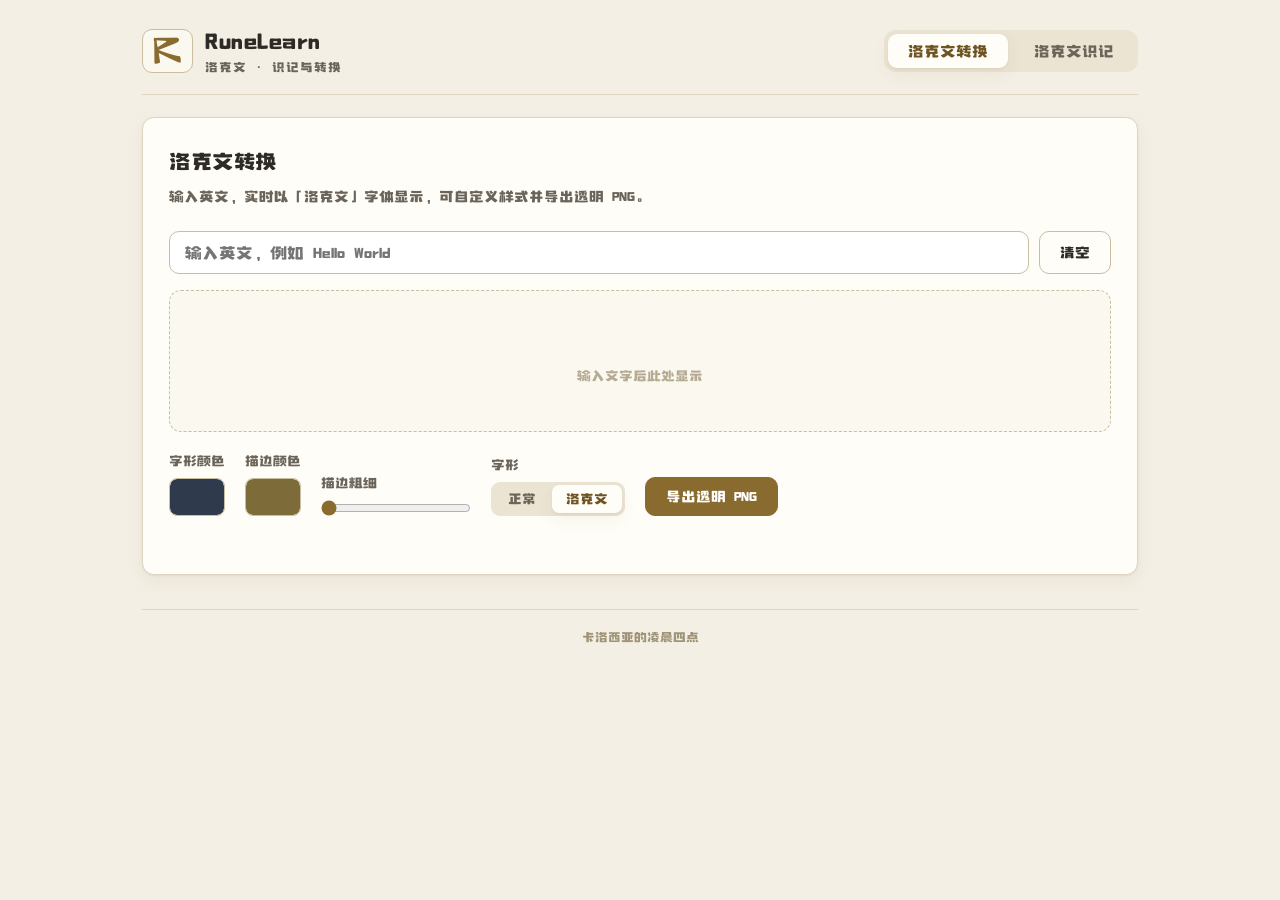
==== index.html @ e5dd192d "Initial commit" ====
<!DOCTYPE html>
<html lang="zh-CN">
<head>
  <meta charset="UTF-8">
  <meta name="viewport" content="width=device-width, initial-scale=1.0">
  <title>RuneLearn · 洛克文学习</title>
  <link rel="stylesheet" href="css/style.css">
</head>
<body>
  <div class="page">

    <!-- 顶部 -->
    <header class="masthead">
      <div class="brand">
        <span class="brand-rune" aria-hidden="true">R</span>
        <div class="brand-text">
          <h1 class="brand-title" id="brand-title" title="点击切换字形">RuneLearn</h1>
          <p class="brand-sub">洛克文 · 识记与转换</p>
        </div>
      </div>

      <!-- 两大板块切换 -->
      <nav class="main-tabs" role="tablist">
        <button class="tab active" data-main="convert" role="tab" aria-selected="true">洛克文转换</button>
        <button class="tab" data-main="recognize" role="tab" aria-selected="false">洛克文识记</button>
      </nav>
    </header>

    <main class="content">

      <!-- ============ 板块一：洛克文转换 ============ -->
      <section class="panel active" id="panel-convert" data-main="convert">
        <div class="card">
          <h2 class="panel-title">洛克文转换</h2>
          <p class="panel-desc">输入英文，实时以「洛克文」字体显示，可自定义样式并导出透明 PNG。</p>

          <div class="convert-input-row">
            <input type="text" id="convert-input" class="text-input" placeholder="输入英文，例如 Hello World"
                   autocomplete="off" spellcheck="false">
            <button id="convert-clear" class="btn ghost" type="button">清空</button>
          </div>

          <div class="convert-stage">
            <div class="stage-canvas" id="convert-stage" aria-live="polite">
              <span class="stage-placeholder">输入文字后此处显示</span>
            </div>
          </div>

          <div class="convert-controls">
            <label class="field">
              <span>字形颜色</span>
              <input type="color" id="convert-color" value="#2f3a4d">
            </label>
            <label class="field">
              <span>描边颜色</span>
              <input type="color" id="convert-stroke-color" value="#7d6b3a">
            </label>
            <label class="field">
              <span>描边粗细</span>
              <input type="range" id="convert-stroke" min="0" max="12" value="0" step="0.5">
            </label>
            <div class="field">
              <span>字形</span>
              <div class="script-toggle" id="convert-script">
                <button type="button" class="script-btn" data-script="normal">正常</button>
                <button type="button" class="script-btn active" data-script="rune">洛克文</button>
              </div>
            </div>
            <button id="convert-export" class="btn primary" type="button">导出透明 PNG</button>
          </div>
          <p class="hint" id="convert-hint"></p>
        </div>
      </section>

      <!-- ============ 板块二：洛克文识记 ============ -->
      <section class="panel" id="panel-recognize" data-main="recognize">

        <!-- 子板块切换 -->
        <nav class="sub-tabs" role="tablist">
          <button class="sub-tab active" data-sub="letter" role="tab" aria-selected="true">认字母</button>
          <button class="sub-tab" data-sub="word" role="tab" aria-selected="false">认单词</button>
        </nav>

        <!-- 2.1 认字母 -->
        <div class="subpanel active" id="sub-letter" data-sub="letter">
          <div class="card">
            <h2 class="panel-title">认字母</h2>
            <p class="panel-desc">看洛克文字形，猜对应的英文字母（不区分大小写）。</p>

            <div class="quiz-col">
              <div class="quiz-play">
                <div class="quiz-stage">
                  <span class="quiz-glyph" id="letter-glyph">?</span>
                </div>
                <button class="btn ghost" id="letter-next" type="button">换一个</button>
              </div>

              <div class="quiz-answer">
                <input type="text" id="letter-input" class="text-input letter-input" placeholder="输入字母，回车或点确定" maxlength="1"
                       autocomplete="off" spellcheck="false">
                <button class="btn primary" id="letter-submit" type="button">确定</button>
              </div>

              <div class="verdict" id="letter-verdict"></div>
            </div>

            <div class="history-wrap">
              <div class="history-head">
                <h3>历史记录</h3>
                <button class="btn ghost small" id="letter-history-clear" type="button">清空</button>
              </div>
              <div class="history-table" id="letter-history"></div>
            </div>
          </div>
        </div>

        <!-- 2.2 认单词 -->
        <div class="subpanel" id="sub-word" data-sub="word">
          <div class="card">
            <h2 class="panel-title">认单词</h2>
            <p class="panel-desc">看洛克文字形，拼出对应的英文单词，再查看读音与释义。</p>

            <div class="difficulty-bar">
              <span class="difficulty-label">难度</span>
              <div class="difficulty-tabs" id="difficulty-tabs">
                <button class="difficulty active" data-diff="easy">简单</button>
                <button class="difficulty" data-diff="med">中等</button>
                <button class="difficulty" data-diff="hard">困难</button>
                <!-- 专家在困难连续答对5次后解锁 -->
                <button class="difficulty locked hidden" data-diff="expert" disabled title="困难难度连续答对5次后解锁">专家</button>
              </div>
              <span class="detail" id="word-streak-hint"></span>
            </div>

            <div class="quiz-col">
              <div class="quiz-play">
                <div class="quiz-stage">
                  <span class="quiz-glyph word-glyph" id="word-glyph"></span>
                </div>
                <div class="quiz-meta" id="word-meta"></div>
                <button class="btn ghost" id="word-next" type="button">换一个</button>
              </div>

              <div class="quiz-answer">
                <input type="text" id="word-input" class="text-input" placeholder="输入单词，回车或点确定"
                       autocomplete="off" spellcheck="false">
                <button class="btn primary" id="word-submit" type="button">确定</button>
              </div>

              <div class="verdict" id="word-verdict"></div>
            </div>

            <div class="history-wrap">
              <div class="history-head">
                <h3>历史记录</h3>
                <button class="btn ghost small" id="word-history-clear" type="button">清空</button>
              </div>
              <div class="history-table" id="word-history"></div>
            </div>
          </div>
        </div>
      </section>

    </main>

    <footer class="footer">
      <p>卡洛西亚的凌晨四点</p>
    </footer>
  </div>

  <script src="js/wordbank.js"></script>
  <script src="js/app.js"></script>
</body>
</html>
---- css/style.css ----
:root{
  --bg: #f4efe4;
  --bg-deep: #ece4d2;
  --paper: #fbf8f0;
  --paper-2: #fffdf7;
  --ink: #2e2a26;
  --ink-soft: #6b645a;
  --line: #ded4bf;
  --line-strong: #c9bda2;
  --accent: #8a6b2f;
  --accent-ink: #6e5323;
  --accent-soft: #efe6cf;
  --good: #4f7c4f;
  --good-soft: #e5efe2;
  --bad: #a4433a;
  --bad-soft: #f4e3df;
  --shadow: 0 1px 2px rgba(70,58,35,.06), 0 6px 18px rgba(70,58,35,.06);
  --radius: 12px;
  --font-cn: "SSDunDun-CN","PingFang SC","Hiragino Sans GB","Microsoft YaHei","Heiti SC","WenQuanYi Micro Hei",system-ui,sans-serif;
  --font-read: "PingFang SC","Hiragino Sans GB","Microsoft YaHei","Segoe UI",Arial,sans-serif;
}

*{box-sizing:border-box;margin:0;padding:0}
html,body{height:100%}

body{
  font-family:var(--font-cn);
  background:var(--bg);
  color:var(--ink);
  line-height:1.6;
  -webkit-font-smoothing:antialiased;
}

/* 宽屏时把内容铺得更满，减少两侧空白浪费 */
.page{max-width:1040px;margin:0 auto;padding:0 22px 52px}
/* [4] 超宽屏继续扩宽，但左右至少各留 150px；封顶 1500px 使历史完整显示 */
@media (min-width:1360px){
  .page{max-width:min(calc(100vw - 300px), 1500px)}
}

/* ---------- 顶部 ---------- */
.masthead{
  display:flex;align-items:center;justify-content:space-between;
  flex-wrap:wrap;gap:14px;
  padding:26px 0 18px;
  border-bottom:1px solid var(--line);
}
.brand{display:flex;align-items:center;gap:12px}
.brand-rune{
  font-size:34px;line-height:1;color:var(--accent);
  font-family:"Rune",var(--font-cn);
  border:1.5px solid var(--line-strong);border-radius:10px;
  padding:4px 9px;
  background:var(--paper);
  -webkit-user-select:none;user-select:none;
}
.brand-title{font-size:26px;font-weight:400;letter-spacing:.5px;line-height:1.2}
.brand-sub{font-size:13px;color:var(--ink-soft);letter-spacing:1px;margin-top:3px;line-height:1.2}

.main-tabs{display:flex;gap:6px;background:var(--bg-deep);padding:4px;border-radius:12px}
.main-tabs .tab{
  border:0;background:transparent;cursor:pointer;
  font-family:inherit;font-size:16px;color:var(--ink-soft);
  padding:9px 20px;border-radius:9px;transition:all .18s ease;
}
.main-tabs .tab:hover{color:var(--ink)}
.main-tabs .tab.active{background:var(--paper-2);color:var(--accent-ink);font-weight:300;box-shadow:var(--shadow)}

/* ---------- 内容区切换动画 ---------- */
.content{position:relative;margin-top:22px;min-height:420px}
.panel{display:none}
.panel.active{display:block;animation:panelIn .28s ease both}
@keyframes panelIn{
  from{opacity:0;transform:translateY(8px)}
  to{opacity:1;transform:none}
}

/* ---------- 卡片 ---------- */
.card{
  background:var(--paper-2);
  border:1px solid var(--line);
  border-radius:var(--radius);
  padding:26px 26px 22px;
  box-shadow:var(--shadow);
}
.panel-title{font-size:22px;font-weight:400;letter-spacing:.5px}
.panel-desc{color:var(--ink-soft);font-size:15px;margin:6px 0 22px}

/* ---------- 子板块切换 ---------- */
.sub-tabs{display:flex;gap:22px;margin-bottom:16px;border-bottom:1px solid var(--line)}
.sub-tab{
  border:0;background:transparent;cursor:pointer;font-family:inherit;
  font-size:16px;color:var(--ink-soft);padding:6px 2px 10px;position:relative;
}
.sub-tab::after{
  content:"";position:absolute;left:0;right:0;bottom:-1px;height:2px;
  background:var(--accent);transform:scaleX(0);transition:transform .22s ease;transform-origin:center;
}
.sub-tab:hover{color:var(--ink)}
.sub-tab.active{color:var(--accent-ink);font-weight:300}
.sub-tab.active::after{transform:scaleX(1)}
.subpanel{display:none}
.subpanel.active{display:block;animation:panelIn .26s ease both}

/* ---------- 输入 ---------- */
.text-input{
  width:100%;padding:12px 15px;font-size:17px;
  border:1px solid var(--line-strong);border-radius:10px;
  background:#fff;color:var(--ink);font-family:inherit;
  outline:none;transition:border-color .15s ease, box-shadow .15s ease;
}
.text-input:focus{border-color:var(--accent);box-shadow:0 0 0 3px rgba(138,107,47,.12)}
.letter-input{text-align:center;font-size:22px;max-width:220px;letter-spacing:2px}

.convert-input-row{display:flex;gap:10px}
.convert-input-row .text-input{flex:1}

/* ---------- 按钮 ---------- */
.btn{
  border:1px solid var(--line-strong);background:var(--paper);color:var(--ink);
  font-family:inherit;font-size:15px;padding:11px 20px;border-radius:10px;cursor:pointer;
  transition:all .15s ease;white-space:nowrap;
}
.btn:hover{border-color:var(--accent);color:var(--accent-ink)}
.btn.primary{background:var(--accent);border-color:var(--accent);color:#fff}
.btn.primary:hover{background:var(--accent-ink);color:#fff}
.btn.ghost{background:transparent}
.btn.small{padding:6px 13px;font-size:13.5px}

/* ---------- 转换板块 ---------- */
.convert-stage{
  margin-top:16px;border:1px dashed var(--line-strong);border-radius:12px;
  min-height:120px;display:flex;align-items:center;justify-content:center;
  background:var(--paper);overflow:hidden;
}
.stage-canvas{
  font-family:"Rune",var(--font-cn);
  font-size:64px;line-height:1.5;padding:22px 30px;text-align:center;
  word-break:break-word;color:#2f3a4d;
  -webkit-user-select:none;user-select:none;
}
.stage-placeholder{font-family:var(--font-cn);font-size:14px;color:#b5ab93}
.convert-controls{display:flex;flex-wrap:wrap;gap:20px;align-items:flex-end;margin-top:18px}
.convert-controls .field{display:flex;flex-direction:column;gap:6px}
.convert-controls .field span{font-size:14px;color:var(--ink-soft)}
.convert-controls input[type=color]{
  width:56px;height:38px;border:1px solid var(--line-strong);border-radius:8px;background:#fff;cursor:pointer;padding:0;overflow:hidden;
}
/* #3.1 让颜色预览填满整个圆角矩形 */
.convert-controls input[type=color]::-webkit-color-swatch-wrapper{padding:0}
.convert-controls input[type=color]::-webkit-color-swatch{border:none;border-radius:7px}
.convert-controls input[type=color]::-moz-color-swatch{border:none;border-radius:7px}
.convert-controls input[type=range]{width:150px;accent-color:var(--accent)}
.convert-controls .btn{margin-top:2px}
/* 字形切换（正常 / 洛克文） */
.script-toggle{display:flex;background:var(--bg-deep);border-radius:9px;padding:3px;gap:2px}
.script-btn{
  border:0;background:transparent;cursor:pointer;font-family:inherit;
  font-size:14px;color:var(--ink-soft);padding:7px 14px;border-radius:7px;transition:all .15s ease;
}
.script-btn:hover{color:var(--ink)}
.script-btn.active{background:var(--paper-2);color:var(--accent-ink);font-weight:300;box-shadow:var(--shadow)}
.hint{margin-top:14px;font-size:14px;color:var(--ink-soft);min-height:22px}
.hint.done{color:var(--good)}

/* ---------- 识记：答题区 ---------- */
.quiz-play{display:flex;flex-direction:column;align-items:center;gap:14px}
.quiz-stage{
  width:100%;min-height:150px;border:1px dashed var(--line-strong);border-radius:12px;
  display:flex;align-items:center;justify-content:center;background:var(--paper);
}
.quiz-glyph{
  font-family:"Rune",var(--font-cn);font-size:96px;line-height:1.35;
  padding:10px 16px;
  -webkit-user-select:none;user-select:none;
}
.quiz-glyph.word-glyph{font-size:64px;font-size:clamp(42px,8vw,74px);line-height:1.35;padding:16px 22px;word-break:break-word;text-align:center;-webkit-user-select:none;user-select:none}
.quiz-meta{min-height:26px;font-size:14.5px;color:var(--ink-soft);text-align:center}

.quiz-answer{display:flex;gap:10px;margin:18px 0 4px;justify-content:center}
.quiz-answer .text-input{max-width:340px}
.quiz-answer .btn{min-width:80px}

.verdict{margin:14px 0 6px;font-size:15.5px;min-height:24px;display:flex;gap:10px;flex-wrap:wrap}
.verdict .tag{padding:3px 11px;border-radius:8px;font-weight:300}
.verdict .tag.right{background:var(--good-soft);color:var(--good)}
.verdict .tag.wrong{background:var(--bad-soft);color:var(--bad)}
.verdict .detail{color:var(--ink-soft)}

.word-answer-block{display:block;margin-bottom:4px}
.word-answer-block .word{font-weight:400;font-size:19px}
/* 音标用通用无衬线字体（SSDunDun 不覆盖 IPA 特殊符号，如 ʃ θ æ ŋ） */
.word-answer-block .ph{color:var(--ink-soft);font-family:var(--font-read)}
/* 每个词性单独成行 */
.sense{display:block;font-size:15px;color:var(--ink);margin-top:2px}
.sense .pos{color:var(--accent-ink);font-weight:300;margin-right:6px}

/* ---------- 难度选择 ---------- */
.difficulty-bar{display:flex;align-items:center;gap:12px;margin:4px 0 20px;}
.difficulty-label{font-size:14.5px;color:var(--ink-soft)}
.difficulty-tabs{display:flex;gap:8px;flex-wrap:wrap}
.difficulty{
  border:1px solid var(--line-strong);background:var(--paper);color:var(--ink-soft);
  font-family:inherit;font-size:14.5px;padding:8px 17px;border-radius:20px;cursor:pointer;transition:all .15s ease;
}
.difficulty:hover{border-color:var(--accent);color:var(--accent-ink)}
.difficulty.active{background:var(--accent);border-color:var(--accent);color:#fff;font-weight:300}
.difficulty.locked{opacity:.45;cursor:not-allowed}
.difficulty.hidden{display:none}

/* 连击/解锁提示 */
#word-streak-hint.detail{font-size:12.5px;color:var(--ink-soft);margin-left:auto;white-space:nowrap}
#word-streak-hint.detail.unlocked{color:var(--good);font-weight:300}

/* ---------- 历史记录 ---------- */
.history-wrap{margin-top:26px;border-top:1px solid var(--line);padding-top:16px}
.history-head{display:flex;align-items:center;justify-content:space-between;margin-bottom:10px}
.history-head h3{font-size:16px;font-weight:300}
.history-empty{color:#b0a688;font-size:13.5px;padding:8px 0}
.history-scroll{max-height:280px;overflow:auto;border:1px solid var(--line);border-radius:10px}
.history-table{width:100%;border-collapse:collapse;font-size:16px;background:#fff}
.history-table th,.history-table td{padding:9px 11px;text-align:left;border-bottom:1px solid #eee8d9;white-space:nowrap}
.history-table th{background:var(--accent-soft);color:var(--accent-ink);font-weight:300;position:sticky;top:0}
.history-table tr:last-child td{border-bottom:0}
.history-table .rune{font-family:"Rune",var(--font-cn);font-size:16px}
.history-table .ok{color:var(--good);font-weight:300}
.history-table .no{color:var(--bad);font-weight:300}
.history-table .time{color:#a29a86}
.history-table td.wrap{white-space:normal;min-width:180px}

/* #2 新数据行指示灯动画：淡绿/淡粉 1.5s 渐变回原色 */
@keyframes rowFlashOk{from{background:var(--good-soft)}to{background:transparent}}
@keyframes rowFlashNo{from{background:var(--bad-soft)}to{background:transparent}}
.history-table tr.flash-ok{animation:rowFlashOk 1.5s ease forwards}
.history-table tr.flash-no{animation:rowFlashNo 1.5s ease forwards}

/* ---------- 底部 ---------- */
.footer{margin-top:34px;text-align:center;color:#a09478;font-size:13px;border-top:1px solid var(--line);padding-top:18px}

/* ---------- 滚动条 ---------- */
.history-scroll::-webkit-scrollbar{width:8px}
.history-scroll::-webkit-scrollbar-thumb{background:#d5c9ad;border-radius:4px}
.history-scroll::-webkit-scrollbar-track{background:transparent}

/* ---------- 字体 ---------- */
@font-face{
  font-family:"Rune";
  src:url("../fonts/Rune-Regular.ttf") format("truetype");
  font-weight:normal;font-style:normal;font-display:swap;
}
@font-face{
  font-family:"SSDunDun-CN";
  src:url("../fonts/SSDunDun-CN.ttf") format("truetype");
  font-weight:normal;font-style:normal;font-display:swap;
}

/* ---------- 响应式 ---------- */
/* 较宽屏幕：识记板块题目区与历史区并排，充分利用横向空间 */
@media (min-width:920px){
  .subpanel .card{
    display:grid;grid-template-columns:minmax(0,1.15fr) minmax(0,1fr);
    gap:0 34px;align-items:start;
  }
  .subpanel .difficulty-bar{grid-column:1 / -1}
  .subpanel .history-wrap{margin-top:0;padding-top:0;border-top:0}
}
@media (max-width:560px){
  .masthead{flex-direction:column;align-items:flex-start}
  .main-tabs{width:100%}
  .main-tabs .tab{flex:1;text-align:center;padding:8px 6px}
  .card{padding:18px 16px}
  .quiz-glyph{font-size:72px}
  .convert-controls{gap:14px}
  .history-table th,.history-table td{padding:6px 8px}
}
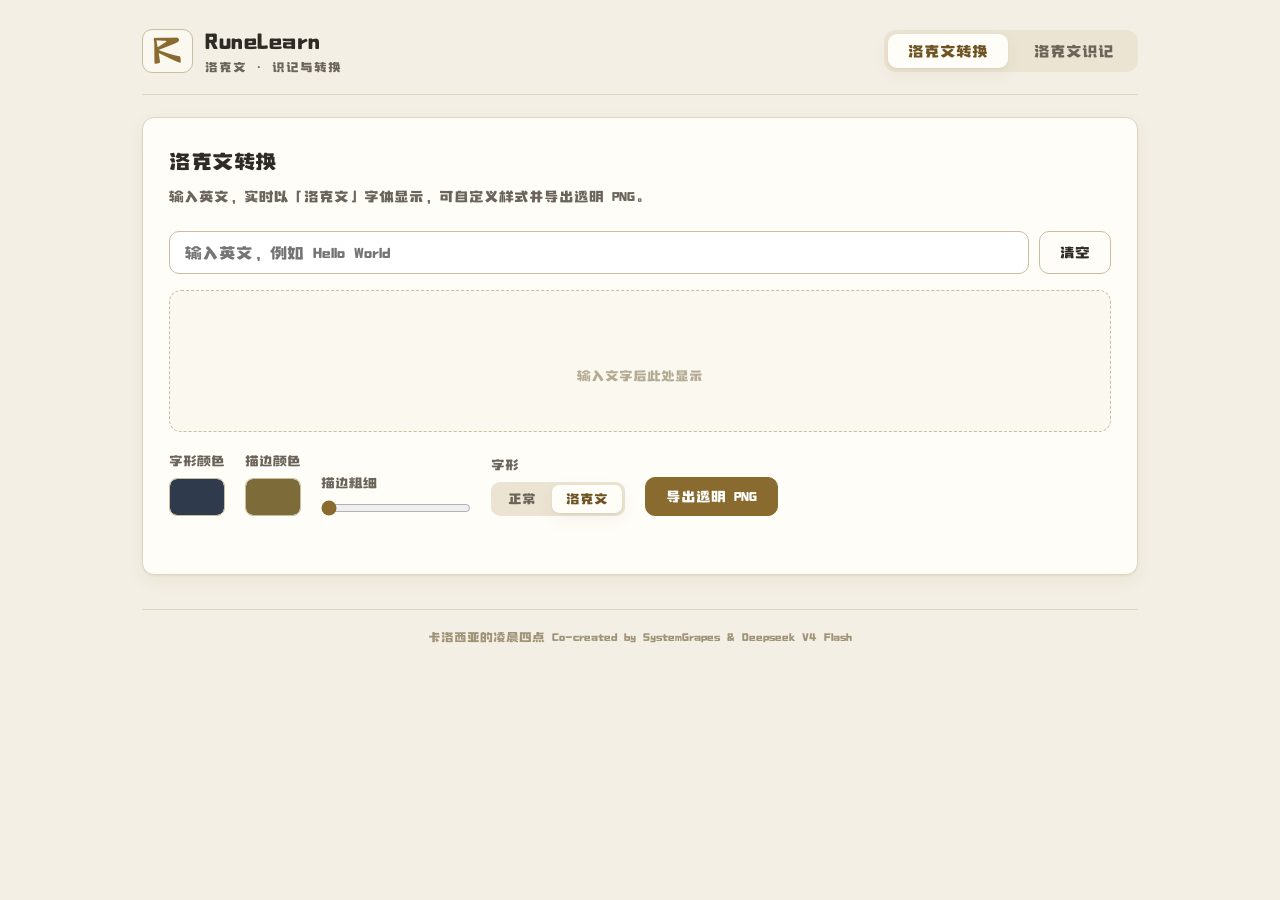
==== commit 774f87ef: "bug fixed and docs edited" ====
--- a/index.html
+++ b/index.html
@@ -164,7 +164,7 @@
     </main>
 
     <footer class="footer">
-      <p>卡洛西亚的凌晨四点</p>
+      <p>卡洛西亚的凌晨四点 Co-created by SystemGrapes & Deepseek V4 Flash</p>
     </footer>
   </div>
 
--- a/css/style.css
+++ b/css/style.css
@@ -181,8 +181,8 @@
 .quiz-answer .text-input{max-width:340px}
 .quiz-answer .btn{min-width:80px}
 
-.verdict{margin:14px 0 6px;font-size:15.5px;min-height:24px;display:flex;gap:10px;flex-wrap:wrap}
-.verdict .tag{padding:3px 11px;border-radius:8px;font-weight:300}
+.verdict{margin:14px 0 6px;font-size:15.5px;min-height:24px;display:flex;gap:10px;flex-wrap:wrap;align-items:flex-start}
+.verdict .tag{padding:3px 11px;border-radius:8px;font-weight:300;align-self:flex-start;flex-shrink:0;display:inline-flex;align-items:center;line-height:1.6}
 .verdict .tag.right{background:var(--good-soft);color:var(--good)}
 .verdict .tag.wrong{background:var(--bad-soft);color:var(--bad)}
 .verdict .detail{color:var(--ink-soft)}
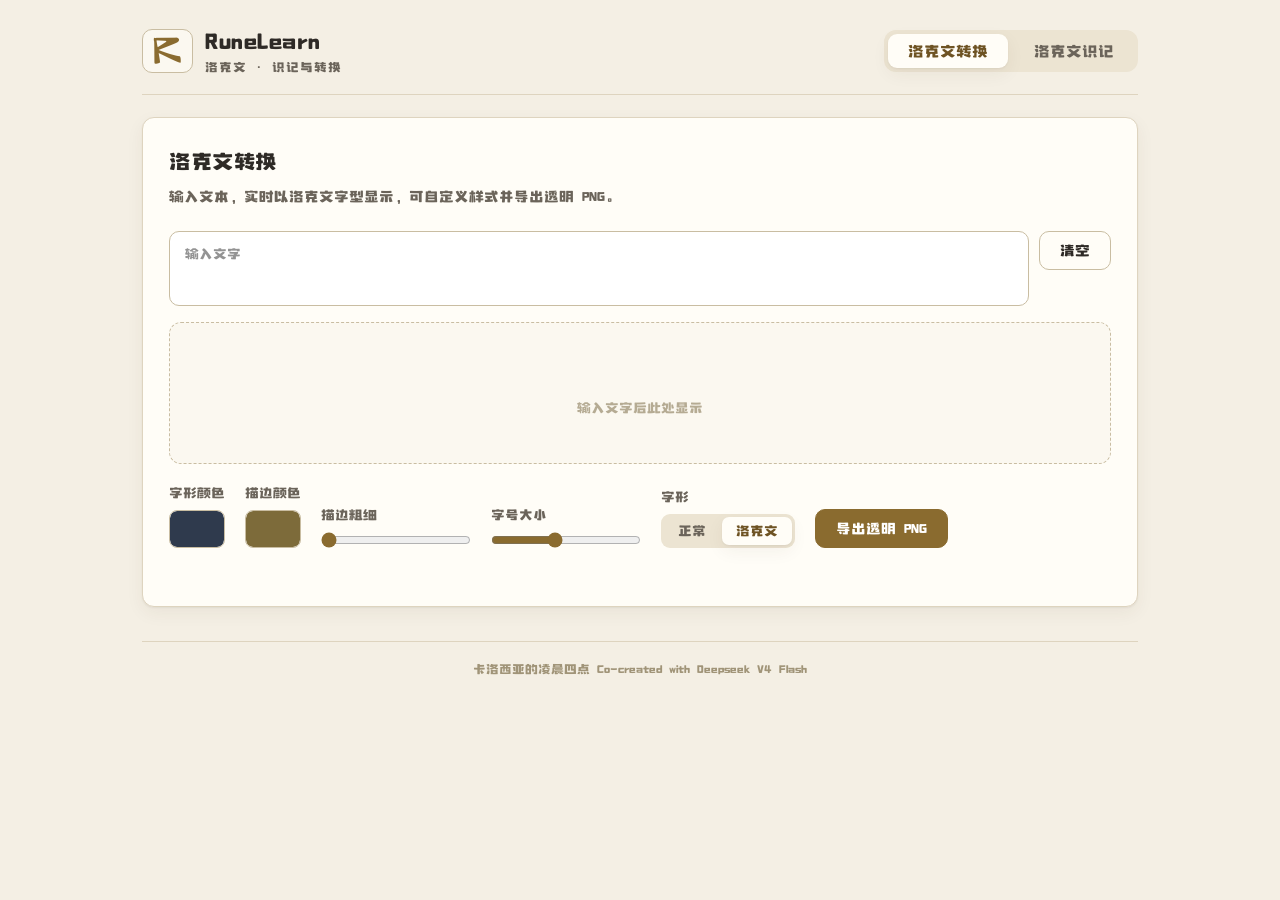
==== commit d3ccf3fa: "More bug fixed also add some new features" ====
--- a/index.html
+++ b/index.html
@@ -4,6 +4,7 @@
   <meta charset="UTF-8">
   <meta name="viewport" content="width=device-width, initial-scale=1.0">
   <title>RuneLearn · 洛克文学习</title>
+  <link rel="icon" type="image/png" href="favicon.png">
   <link rel="stylesheet" href="css/style.css">
 </head>
 <body>
@@ -32,11 +33,11 @@
       <section class="panel active" id="panel-convert" data-main="convert">
         <div class="card">
           <h2 class="panel-title">洛克文转换</h2>
-          <p class="panel-desc">输入英文，实时以「洛克文」字体显示，可自定义样式并导出透明 PNG。</p>
+          <p class="panel-desc">输入文本，实时以洛克文字型显示，可自定义样式并导出透明 PNG。</p>
 
           <div class="convert-input-row">
-            <input type="text" id="convert-input" class="text-input" placeholder="输入英文，例如 Hello World"
-                   autocomplete="off" spellcheck="false">
+            <textarea id="convert-input" class="text-input convert-textarea" placeholder="输入文字" rows="2"
+                      spellcheck="false"></textarea>
             <button id="convert-clear" class="btn ghost" type="button">清空</button>
           </div>
 
@@ -58,6 +59,10 @@
             <label class="field">
               <span>描边粗细</span>
               <input type="range" id="convert-stroke" min="0" max="12" value="0" step="0.5">
+            </label>
+            <label class="field">
+              <span>字号大小</span>
+              <input type="range" id="convert-size" min="24" max="120" value="64" step="2">
             </label>
             <div class="field">
               <span>字形</span>
@@ -85,7 +90,7 @@
         <div class="subpanel active" id="sub-letter" data-sub="letter">
           <div class="card">
             <h2 class="panel-title">认字母</h2>
-            <p class="panel-desc">看洛克文字形，猜对应的英文字母（不区分大小写）。</p>
+            <p class="panel-desc">看洛克文字形，写出对应的英文字母，不区分大小写。</p>
 
             <div class="quiz-col">
               <div class="quiz-play">
@@ -118,7 +123,7 @@
         <div class="subpanel" id="sub-word" data-sub="word">
           <div class="card">
             <h2 class="panel-title">认单词</h2>
-            <p class="panel-desc">看洛克文字形，拼出对应的英文单词，再查看读音与释义。</p>
+            <p class="panel-desc">看洛克文字形，拼出对应的英文单词。</p>
 
             <div class="difficulty-bar">
               <span class="difficulty-label">难度</span>
@@ -164,7 +169,7 @@
     </main>
 
     <footer class="footer">
-      <p>卡洛西亚的凌晨四点 Co-created by SystemGrapes & Deepseek V4 Flash</p>
+      <p>卡洛西亚的凌晨四点 Co-created with Deepseek V4 Flash</p>
     </footer>
   </div>
 
--- a/css/style.css
+++ b/css/style.css
@@ -54,7 +54,7 @@
   background:var(--paper);
   -webkit-user-select:none;user-select:none;
 }
-.brand-title{font-size:26px;font-weight:400;letter-spacing:.5px;line-height:1.2}
+.brand-title{font-size:26px;font-weight:400;letter-spacing:.5px;line-height:1.2;color:#2e2a26}
 .brand-sub{font-size:13px;color:var(--ink-soft);letter-spacing:1px;margin-top:3px;line-height:1.2}
 
 .main-tabs{display:flex;gap:6px;background:var(--bg-deep);padding:4px;border-radius:12px}
@@ -110,10 +110,15 @@
   outline:none;transition:border-color .15s ease, box-shadow .15s ease;
 }
 .text-input:focus{border-color:var(--accent);box-shadow:0 0 0 3px rgba(138,107,47,.12)}
+/* Add.1 placeholder 字号小于输入字号且不溢出输入框 */
+input::placeholder, textarea::placeholder{
+  font-size:14px;opacity:.78;white-space:nowrap;text-overflow:ellipsis;overflow:hidden;
+}
 .letter-input{text-align:center;font-size:22px;max-width:220px;letter-spacing:2px}
 
-.convert-input-row{display:flex;gap:10px}
+.convert-input-row{display:flex;gap:10px;align-items:flex-start}
 .convert-input-row .text-input{flex:1}
+.convert-textarea{resize:none;overflow:hidden;min-height:70px;line-height:1.5;font-family:var(--font-cn)}
 
 /* ---------- 按钮 ---------- */
 .btn{
@@ -137,8 +142,12 @@
   font-family:"Rune",var(--font-cn);
   font-size:64px;line-height:1.5;padding:22px 30px;text-align:center;
   word-break:break-word;color:#2f3a4d;
+  white-space:pre-wrap;
   -webkit-user-select:none;user-select:none;
 }
+/* [4] 字符级字体：洛克文模式下字母用 Rune、数字/汉字/符号用敦敦体 */
+.stage-canvas .rune-ch{font-family:"Rune",sans-serif}
+.stage-canvas .cn-ch{font-family:"SSDunDun-CN","PingFang SC","Hiragino Sans GB","Microsoft YaHei",sans-serif}
 .stage-placeholder{font-family:var(--font-cn);font-size:14px;color:#b5ab93}
 .convert-controls{display:flex;flex-wrap:wrap;gap:20px;align-items:flex-end;margin-top:18px}
 .convert-controls .field{display:flex;flex-direction:column;gap:6px}
@@ -179,6 +188,9 @@
 
 .quiz-answer{display:flex;gap:10px;margin:18px 0 4px;justify-content:center}
 .quiz-answer .text-input{max-width:340px}
+/* #2 认字母/认单词输入框高度一致；placeholder 字距一致（正文对齐差异保留） */
+.quiz-answer .text-input{height:52px;box-sizing:border-box}
+.quiz-answer .text-input::placeholder{letter-spacing:0}
 .quiz-answer .btn{min-width:80px}
 
 .verdict{margin:14px 0 6px;font-size:15.5px;min-height:24px;display:flex;gap:10px;flex-wrap:wrap;align-items:flex-start}
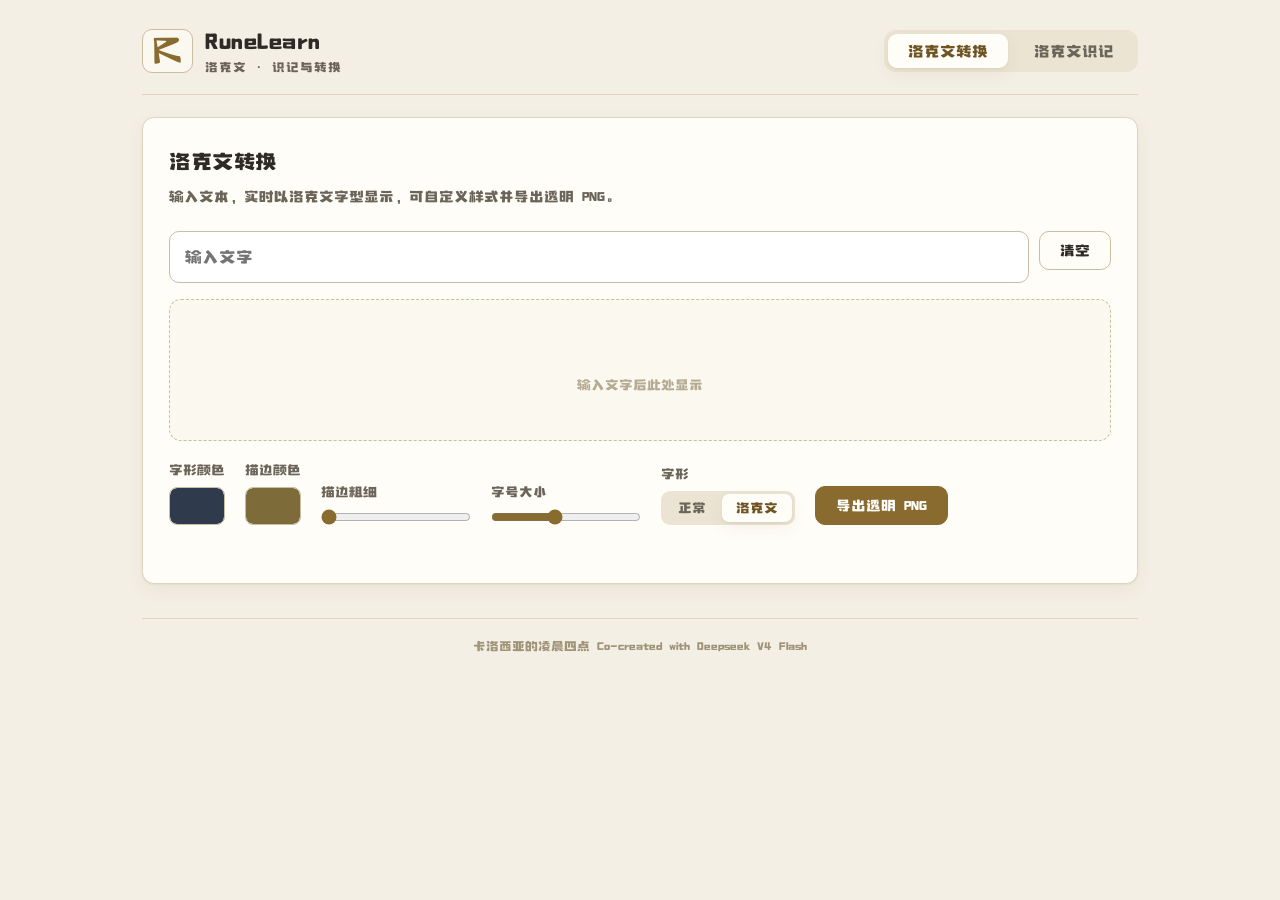
==== commit 2d0dd987: "a bug fixed" ====
--- a/index.html
+++ b/index.html
@@ -36,7 +36,7 @@
           <p class="panel-desc">输入文本，实时以洛克文字型显示，可自定义样式并导出透明 PNG。</p>
 
           <div class="convert-input-row">
-            <textarea id="convert-input" class="text-input convert-textarea" placeholder="输入文字" rows="2"
+            <textarea id="convert-input" class="text-input convert-textarea" placeholder="输入文字" rows="1"
                       spellcheck="false"></textarea>
             <button id="convert-clear" class="btn ghost" type="button">清空</button>
           </div>
--- a/css/style.css
+++ b/css/style.css
@@ -110,15 +110,16 @@
   outline:none;transition:border-color .15s ease, box-shadow .15s ease;
 }
 .text-input:focus{border-color:var(--accent);box-shadow:0 0 0 3px rgba(138,107,47,.12)}
-/* Add.1 placeholder 字号小于输入字号且不溢出输入框 */
+/* [1] placeholder 字号与输入框一致（不再缩小到 14px）；仅保留防溢出的优雅截断 */
 input::placeholder, textarea::placeholder{
-  font-size:14px;opacity:.78;white-space:nowrap;text-overflow:ellipsis;overflow:hidden;
+  white-space:nowrap;text-overflow:ellipsis;overflow:hidden;
 }
 .letter-input{text-align:center;font-size:22px;max-width:220px;letter-spacing:2px}
 
 .convert-input-row{display:flex;gap:10px;align-items:flex-start}
 .convert-input-row .text-input{flex:1}
-.convert-textarea{resize:none;overflow:hidden;min-height:70px;line-height:1.5;font-family:var(--font-cn)}
+/* 默认单行高：17px 字号 × line-height 1.5 + 上下 padding 24px + 上下边框 2px ≈ 52px */
+.convert-textarea{resize:none;overflow:hidden;min-height:52px;line-height:1.5;font-family:var(--font-cn)}
 
 /* ---------- 按钮 ---------- */
 .btn{
@@ -230,11 +231,11 @@
 .history-head h3{font-size:16px;font-weight:300}
 .history-empty{color:#b0a688;font-size:13.5px;padding:8px 0}
 .history-scroll{max-height:280px;overflow:auto;border:1px solid var(--line);border-radius:10px}
-.history-table{width:100%;border-collapse:collapse;font-size:16px;background:#fff}
-.history-table th,.history-table td{padding:9px 11px;text-align:left;border-bottom:1px solid #eee8d9;white-space:nowrap}
+.history-table{width:100%;border-collapse:collapse;font-size:15.5px;background:#fff}
+.history-table th,.history-table td{padding:9px 11px;text-align:left;border-bottom:1px solid #eee8d9;white-space:nowrap;font-size:15.5px}
 .history-table th{background:var(--accent-soft);color:var(--accent-ink);font-weight:300;position:sticky;top:0}
 .history-table tr:last-child td{border-bottom:0}
-.history-table .rune{font-family:"Rune",var(--font-cn);font-size:16px}
+.history-table .rune{font-family:"Rune",var(--font-cn);font-size:15.5px}
 .history-table .ok{color:var(--good);font-weight:300}
 .history-table .no{color:var(--bad);font-weight:300}
 .history-table .time{color:#a29a86}
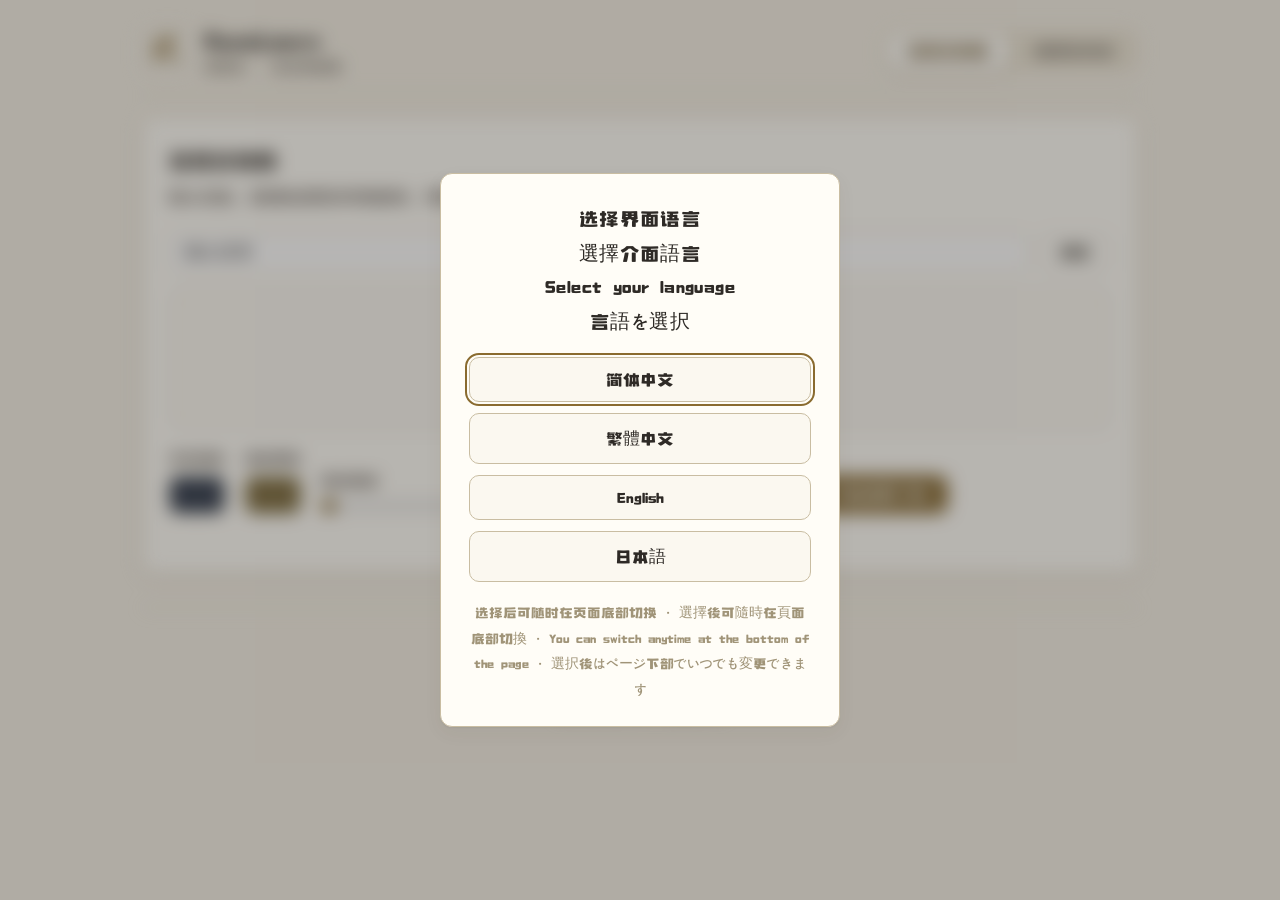
==== commit 751aa947: "Multi-language supported It's almost good." ====
--- a/index.html
+++ b/index.html
@@ -1,11 +1,38 @@
 <!DOCTYPE html>
-<html lang="zh-CN">
+<html lang="zh-CN" data-lang="zh">
 <head>
   <meta charset="UTF-8">
   <meta name="viewport" content="width=device-width, initial-scale=1.0">
   <title>RuneLearn · 洛克文学习</title>
   <link rel="icon" type="image/png" href="favicon.png">
   <link rel="stylesheet" href="css/style.css">
+  <!-- 界面文案资源（中文 / English / 日本語）；必须在 app.js 之前加载 -->
+  <script src="js/i18n.js"></script>
+  <script>
+    /* 多语言引导：在首次绘制前确定语言与“首访语言弹窗”状态。
+     * 若已记忆语言 → 直接写入 data-lang（字体与文案不闪动）；
+     * 若首次访问 → 挂 data-lang-gate 让内容先模糊（详见 css/style.css），弹窗由 app.js 构建。
+     * 判定逻辑复用 i18n.js 的 readStoredLang()，与 app.js 保持同一套规则。 */
+    (function () {
+      try {
+        var I = window.RUNE_I18N;
+        var stored = (I && I.readStoredLang) ? I.readStoredLang() : null;
+        if (stored) {
+          document.documentElement.setAttribute('data-lang', stored);
+        } else {
+          document.documentElement.setAttribute('data-lang-gate', 'pending');
+        }
+      } catch (e) { /* 读取异常：不模糊，按默认语言正常渲染 */ }
+      /* 兜底：万一 app.js 未能执行（脚本缺失/报错），别把页面永远锁在模糊态 */
+      window.setTimeout(function () {
+        try {
+          if (!document.querySelector('.lang-gate')) {
+            document.documentElement.removeAttribute('data-lang-gate');
+          }
+        } catch (e2) { /* 忽略 */ }
+      }, 3000);
+    })();
+  </script>
 </head>
 <body>
   <div class="page">
@@ -15,15 +42,15 @@
       <div class="brand">
         <span class="brand-rune" aria-hidden="true">R</span>
         <div class="brand-text">
-          <h1 class="brand-title" id="brand-title" title="点击切换字形">RuneLearn</h1>
-          <p class="brand-sub">洛克文 · 识记与转换</p>
+          <h1 class="brand-title" id="brand-title" data-i18n-title="brand.toggle" title="点击切换字形">RuneLearn</h1>
+          <p class="brand-sub" data-i18n="brand.sub">洛克文 · 识记与转换</p>
         </div>
       </div>
 
       <!-- 两大板块切换 -->
       <nav class="main-tabs" role="tablist">
-        <button class="tab active" data-main="convert" role="tab" aria-selected="true">洛克文转换</button>
-        <button class="tab" data-main="recognize" role="tab" aria-selected="false">洛克文识记</button>
+        <button class="tab active" data-main="convert" role="tab" aria-selected="true" data-i18n="tab.convert">洛克文转换</button>
+        <button class="tab" data-main="recognize" role="tab" aria-selected="false" data-i18n="tab.recognize">洛克文识记</button>
       </nav>
     </header>
 
@@ -32,46 +59,47 @@
       <!-- ============ 板块一：洛克文转换 ============ -->
       <section class="panel active" id="panel-convert" data-main="convert">
         <div class="card">
-          <h2 class="panel-title">洛克文转换</h2>
-          <p class="panel-desc">输入文本，实时以洛克文字型显示，可自定义样式并导出透明 PNG。</p>
+          <h2 class="panel-title" data-i18n="convert.title">洛克文转换</h2>
+          <p class="panel-desc" data-i18n="convert.desc">输入文本，实时以洛克文字型显示，可自定义样式并导出透明 PNG。</p>
 
           <div class="convert-input-row">
+            <!-- placeholder 由 js/app.js 按语言与聚焦状态写入（聚焦时隐藏，见约定 #6） -->
             <textarea id="convert-input" class="text-input convert-textarea" placeholder="输入文字" rows="1"
                       spellcheck="false"></textarea>
-            <button id="convert-clear" class="btn ghost" type="button">清空</button>
+            <button id="convert-clear" class="btn ghost" type="button" data-i18n="convert.clear">清空</button>
           </div>
 
           <div class="convert-stage">
             <div class="stage-canvas" id="convert-stage" aria-live="polite">
-              <span class="stage-placeholder">输入文字后此处显示</span>
+              <span class="stage-placeholder" data-i18n="convert.stagePlaceholder">输入文字后此处显示</span>
             </div>
           </div>
 
           <div class="convert-controls">
             <label class="field">
-              <span>字形颜色</span>
+              <span data-i18n="convert.color">字形颜色</span>
               <input type="color" id="convert-color" value="#2f3a4d">
             </label>
             <label class="field">
-              <span>描边颜色</span>
+              <span data-i18n="convert.strokeColor">描边颜色</span>
               <input type="color" id="convert-stroke-color" value="#7d6b3a">
             </label>
             <label class="field">
-              <span>描边粗细</span>
+              <span data-i18n="convert.strokeWidth">描边粗细</span>
               <input type="range" id="convert-stroke" min="0" max="12" value="0" step="0.5">
             </label>
             <label class="field">
-              <span>字号大小</span>
+              <span data-i18n="convert.size">字号大小</span>
               <input type="range" id="convert-size" min="24" max="120" value="64" step="2">
             </label>
             <div class="field">
-              <span>字形</span>
+              <span data-i18n="convert.script">字形</span>
               <div class="script-toggle" id="convert-script">
-                <button type="button" class="script-btn" data-script="normal">正常</button>
-                <button type="button" class="script-btn active" data-script="rune">洛克文</button>
-              </div>
-            </div>
-            <button id="convert-export" class="btn primary" type="button">导出透明 PNG</button>
+                <button type="button" class="script-btn" data-script="normal" data-i18n="convert.scriptNormal">正常</button>
+                <button type="button" class="script-btn active" data-script="rune" data-i18n="convert.scriptRune">洛克文</button>
+              </div>
+            </div>
+            <button id="convert-export" class="btn primary" type="button" data-i18n="convert.export">导出透明 PNG</button>
           </div>
           <p class="hint" id="convert-hint"></p>
         </div>
@@ -82,28 +110,29 @@
 
         <!-- 子板块切换 -->
         <nav class="sub-tabs" role="tablist">
-          <button class="sub-tab active" data-sub="letter" role="tab" aria-selected="true">认字母</button>
-          <button class="sub-tab" data-sub="word" role="tab" aria-selected="false">认单词</button>
+          <button class="sub-tab active" data-sub="letter" role="tab" aria-selected="true" data-i18n="sub.letter">认字母</button>
+          <button class="sub-tab" data-sub="word" role="tab" aria-selected="false" data-i18n="sub.word">认单词</button>
         </nav>
 
         <!-- 2.1 认字母 -->
         <div class="subpanel active" id="sub-letter" data-sub="letter">
           <div class="card">
-            <h2 class="panel-title">认字母</h2>
-            <p class="panel-desc">看洛克文字形，写出对应的英文字母，不区分大小写。</p>
+            <h2 class="panel-title" data-i18n="letter.title">认字母</h2>
+            <p class="panel-desc" data-i18n="letter.desc">看洛克文字形，写出对应的英文字母，不区分大小写。</p>
 
             <div class="quiz-col">
               <div class="quiz-play">
                 <div class="quiz-stage">
                   <span class="quiz-glyph" id="letter-glyph">?</span>
                 </div>
-                <button class="btn ghost" id="letter-next" type="button">换一个</button>
+                <button class="btn ghost" id="letter-next" type="button" data-i18n="action.another">换一个</button>
               </div>
 
               <div class="quiz-answer">
+                <!-- placeholder 由 js/app.js 按机型与语言写入 -->
                 <input type="text" id="letter-input" class="text-input letter-input" placeholder="输入字母，回车或点确定" maxlength="1"
                        autocomplete="off" spellcheck="false">
-                <button class="btn primary" id="letter-submit" type="button">确定</button>
+                <button class="btn primary" id="letter-submit" type="button" data-i18n="action.submit">确定</button>
               </div>
 
               <div class="verdict" id="letter-verdict"></div>
@@ -111,8 +140,8 @@
 
             <div class="history-wrap">
               <div class="history-head">
-                <h3>历史记录</h3>
-                <button class="btn ghost small" id="letter-history-clear" type="button">清空</button>
+                <h3 data-i18n="history.title">历史记录</h3>
+                <button class="btn ghost small" id="letter-history-clear" type="button" data-i18n="history.clear">清空</button>
               </div>
               <div class="history-table" id="letter-history"></div>
             </div>
@@ -122,17 +151,17 @@
         <!-- 2.2 认单词 -->
         <div class="subpanel" id="sub-word" data-sub="word">
           <div class="card">
-            <h2 class="panel-title">认单词</h2>
-            <p class="panel-desc">看洛克文字形，拼出对应的英文单词。</p>
+            <h2 class="panel-title" data-i18n="word.title">认单词</h2>
+            <p class="panel-desc" data-i18n="word.desc">看洛克文字形，拼出对应的英文单词。</p>
 
             <div class="difficulty-bar">
-              <span class="difficulty-label">难度</span>
+              <span class="difficulty-label" data-i18n="diff.label">难度</span>
               <div class="difficulty-tabs" id="difficulty-tabs">
-                <button class="difficulty active" data-diff="easy">简单</button>
-                <button class="difficulty" data-diff="med">中等</button>
-                <button class="difficulty" data-diff="hard">困难</button>
-                <!-- 专家在困难连续答对5次后解锁 -->
-                <button class="difficulty locked hidden" data-diff="expert" disabled title="困难难度连续答对5次后解锁">专家</button>
+                <button class="difficulty active" data-diff="easy" data-i18n="diff.easy">简单</button>
+                <button class="difficulty" data-diff="med" data-i18n="diff.med">中等</button>
+                <button class="difficulty" data-diff="hard" data-i18n="diff.hard">困难</button>
+                <!-- 专家在困难连续答对5次后解锁；title 文案由 app.js 的 refreshExpertVisibility 按解锁状态写入 -->
+                <button class="difficulty locked hidden" data-diff="expert" disabled title="困难难度连续答对5次后解锁" data-i18n="diff.expert">专家</button>
               </div>
               <span class="detail" id="word-streak-hint"></span>
             </div>
@@ -143,13 +172,14 @@
                   <span class="quiz-glyph word-glyph" id="word-glyph"></span>
                 </div>
                 <div class="quiz-meta" id="word-meta"></div>
-                <button class="btn ghost" id="word-next" type="button">换一个</button>
+                <button class="btn ghost" id="word-next" type="button" data-i18n="action.another">换一个</button>
               </div>
 
               <div class="quiz-answer">
+                <!-- placeholder 由 js/app.js 按机型与语言写入 -->
                 <input type="text" id="word-input" class="text-input" placeholder="输入单词，回车或点确定"
                        autocomplete="off" spellcheck="false">
-                <button class="btn primary" id="word-submit" type="button">确定</button>
+                <button class="btn primary" id="word-submit" type="button" data-i18n="action.submit">确定</button>
               </div>
 
               <div class="verdict" id="word-verdict"></div>
@@ -157,8 +187,8 @@
 
             <div class="history-wrap">
               <div class="history-head">
-                <h3>历史记录</h3>
-                <button class="btn ghost small" id="word-history-clear" type="button">清空</button>
+                <h3 data-i18n="history.title">历史记录</h3>
+                <button class="btn ghost small" id="word-history-clear" type="button" data-i18n="history.clear">清空</button>
               </div>
               <div class="history-table" id="word-history"></div>
             </div>
@@ -169,7 +199,17 @@
     </main>
 
     <footer class="footer">
-      <p>卡洛西亚的凌晨四点 Co-created with Deepseek V4 Flash</p>
+      <!-- 语言切换入口（按钮由 js/app.js 依 js/i18n.js 的语言表生成） -->
+      <div class="lang-switch" id="lang-switch" role="group"></div>
+      <p class="footer-line">
+        <span data-i18n="footer.slogan">卡洛西亚的凌晨四点</span>
+        <span>Co-created with Deepseek V4 Flash</span>
+      </p>
+      <!-- 免责说明 + 源代码入口：同一行居中，链接与免责说明同字号同色（键 footer.disclaimer / footer.source） -->
+      <div class="footer-disclaimer-row">
+        <p class="footer-disclaimer" data-i18n="footer.disclaimer">本网站与官方无关</p>
+        <a class="footer-source" href="https://github.com/SysGrapes/RuneLearn" target="_blank" rel="noopener noreferrer" data-i18n="footer.source">查看源代码</a>
+      </div>
     </footer>
   </div>
 
--- a/css/style.css
+++ b/css/style.css
@@ -16,9 +16,33 @@
   --bad-soft: #f4e3df;
   --shadow: 0 1px 2px rgba(70,58,35,.06), 0 6px 18px rgba(70,58,35,.06);
   --radius: 12px;
-  --font-cn: "SSDunDun-CN","PingFang SC","Hiragino Sans GB","Microsoft YaHei","Heiti SC","WenQuanYi Micro Hei",system-ui,sans-serif;
+  /* 字体：中文与英文均用敦敦体（SSDunDun-CN 覆盖基本拉丁与 GB2312 汉字）； */
+  /* 繁体中文用台湾/香港常见黑体（Noto Sans TC / 蘋方-繁 / 微軟正黑體 / 黑體-繁 逐级回退）——
+   * 敦敦体只覆盖 GB2312，繁体文案约 38% 的字（學/習/識/轉/換/單/難/專/匯…）它没有，
+   * 若把敦敦体放前面会一字两形，故它只在栈尾兜底。 */
+  --font-hant: "Noto Sans TC","Noto Sans CJK TC","PingFang TC","Microsoft JhengHei UI","Microsoft JhengHei","Heiti TC","LiHei Pro",system-ui,"PingFang SC","Microsoft YaHei","SSDunDun-CN",sans-serif;
+  /* 日文用日本常用黑体（Noto Sans JP 优先，其后逐级回退到各系统日文黑体：macOS/iOS 的
+   * ヒラギノ角ゴ、Windows 的 Yu Gothic / Meiryo、Android 的 Noto Sans CJK），
+   * 最后兜底 Windows/macOS 的中文黑体与自带敦敦体（覆盖假名与常用汉字，避免豆腐块）。 */
+  --font-latin: "SSDunDun-CN","PingFang SC","Hiragino Sans GB","Microsoft YaHei","Heiti SC","WenQuanYi Micro Hei",system-ui,sans-serif;
+  --font-ja: "Noto Sans JP","Noto Sans CJK JP","Hiragino Kaku Gothic ProN","Hiragino Sans","Yu Gothic UI","Yu Gothic","Meiryo","MS PGothic",system-ui,"Microsoft YaHei","PingFang SC","SSDunDun-CN",sans-serif;
+  /* --font-cn 是全站界面字体入口，随 <html data-lang> 切换（见下方语言字体段） */
+  --font-cn: var(--font-latin);
   --font-read: "PingFang SC","Hiragino Sans GB","Microsoft YaHei","Segoe UI",Arial,sans-serif;
 }
+
+/* ---------- 语言字体：简体/英文用敦敦体、繁体用繁体黑体、日文用日本常用黑体 ---------- */
+html[data-lang="zh"]{--font-cn:var(--font-latin)}
+html[data-lang="en"]{--font-cn:var(--font-latin)}
+html[data-lang="zh-Hant"]{--font-cn:var(--font-hant)}
+html[data-lang="ja"]{--font-cn:var(--font-ja)}
+/* 同屏多语言元素（语言按钮、首访弹窗的标题行与提示分段）各自带 data-lang：
+ * 按元素给字体，四种语言同屏展示时各用其对应字体——
+ * 否则同一段文字会借逐字回退渲染（敦敦体缺繁体/日文常用字），观感混排。 */
+.lang-btn[data-lang="zh"],.lang-gate-btn[data-lang="zh"],.lang-gate-line[data-lang="zh"],.lang-gate-seg[data-lang="zh"]{font-family:var(--font-latin)}
+.lang-btn[data-lang="en"],.lang-gate-btn[data-lang="en"],.lang-gate-line[data-lang="en"],.lang-gate-seg[data-lang="en"]{font-family:var(--font-latin)}
+.lang-btn[data-lang="zh-Hant"],.lang-gate-btn[data-lang="zh-Hant"],.lang-gate-line[data-lang="zh-Hant"],.lang-gate-seg[data-lang="zh-Hant"]{font-family:var(--font-hant)}
+.lang-btn[data-lang="ja"],.lang-gate-btn[data-lang="ja"],.lang-gate-line[data-lang="ja"],.lang-gate-seg[data-lang="ja"]{font-family:var(--font-ja)}
 
 *{box-sizing:border-box;margin:0;padding:0}
 html,body{height:100%}
@@ -32,7 +56,7 @@
 }
 
 /* 宽屏时把内容铺得更满，减少两侧空白浪费 */
-.page{max-width:1040px;margin:0 auto;padding:0 22px 52px}
+.page{max-width:1040px;margin:0 auto;padding:0 22px 52px;transition:filter .34s ease}
 /* [4] 超宽屏继续扩宽，但左右至少各留 150px；封顶 1500px 使历史完整显示 */
 @media (min-width:1360px){
   .page{max-width:min(calc(100vw - 300px), 1500px)}
@@ -84,7 +108,7 @@
   box-shadow:var(--shadow);
 }
 .panel-title{font-size:22px;font-weight:400;letter-spacing:.5px}
-.panel-desc{color:var(--ink-soft);font-size:15px;margin:6px 0 22px}
+.panel-desc{color:var(--ink-soft);font-size:16px;margin:6px 0 22px}
 
 /* ---------- 子板块切换 ---------- */
 .sub-tabs{display:flex;gap:22px;margin-bottom:16px;border-bottom:1px solid var(--line)}
@@ -118,8 +142,10 @@
 
 .convert-input-row{display:flex;gap:10px;align-items:flex-start}
 .convert-input-row .text-input{flex:1}
-/* 默认单行高：17px 字号 × line-height 1.5 + 上下 padding 24px + 上下边框 2px ≈ 52px */
-.convert-textarea{resize:none;overflow:hidden;min-height:52px;line-height:1.5;font-family:var(--font-cn)}
+/* #2 默认高度与右侧「清空」按钮等高：按钮实测约 39px（15px 字号 × 行高 ~1.0 + 上下 padding 22 + 边框 2），
+ * 纵向 padding 收到 5px，使单行文字（17px × 1.5 ≈ 25.5px）能容纳在 39px 内（5+5+2+25.5 = 37.5）。
+ * 实际高度由 JS 运行时测量按钮（syncConvertRowHeight）后设定，此处 min-height 只是 JS 生效前的兜底。 */
+.convert-textarea{resize:none;overflow:hidden;min-height:39px;padding:5px 15px;line-height:1.5;font-family:var(--font-cn)}
 
 /* ---------- 按钮 ---------- */
 .btn{
@@ -146,9 +172,9 @@
   white-space:pre-wrap;
   -webkit-user-select:none;user-select:none;
 }
-/* [4] 字符级字体：洛克文模式下字母用 Rune、数字/汉字/符号用敦敦体 */
+/* [4] 字符级字体：洛克文模式下字母用 Rune、数字/汉字/符号用敦敦体（随语言自动换栈） */
 .stage-canvas .rune-ch{font-family:"Rune",sans-serif}
-.stage-canvas .cn-ch{font-family:"SSDunDun-CN","PingFang SC","Hiragino Sans GB","Microsoft YaHei",sans-serif}
+.stage-canvas .cn-ch{font-family:var(--font-cn)}
 .stage-placeholder{font-family:var(--font-cn);font-size:14px;color:#b5ab93}
 .convert-controls{display:flex;flex-wrap:wrap;gap:20px;align-items:flex-end;margin-top:18px}
 .convert-controls .field{display:flex;flex-direction:column;gap:6px}
@@ -190,9 +216,16 @@
 .quiz-answer{display:flex;gap:10px;margin:18px 0 4px;justify-content:center}
 .quiz-answer .text-input{max-width:340px}
 /* #2 认字母/认单词输入框高度一致；placeholder 字距一致（正文对齐差异保留） */
-.quiz-answer .text-input{height:52px;box-sizing:border-box}
+/* #1 认字母/认单词输入框的字号统一为 22px（与认字母板块一致），placeholder 随输入框同字号 */
+.quiz-answer .text-input{height:52px;box-sizing:border-box;font-size:22px}
 .quiz-answer .text-input::placeholder{letter-spacing:0}
-.quiz-answer .btn{min-width:80px}
+/* placeholder 适配：英文/日文的提示文案更长，22px 下实测会超出输入框可用宽度（约 308px），
+ * 收到 18px 保证完整显示（简体 236px、繁体 285px 在 22px 下不溢出，维持原字号）。
+ * 文案侧也已收短英文长版（去掉 "or Submit"，与按钮并排时语义仍完整）。 */
+html[data-lang="en"] .quiz-answer .text-input::placeholder,
+html[data-lang="ja"] .quiz-answer .text-input::placeholder{font-size:18px}
+/* 提交按钮与输入框统一 52px 高：此前按钮约 41px，和输入框有明显高低差 */
+.quiz-answer .btn{min-width:80px;height:52px;box-sizing:border-box;padding:0 22px;display:inline-flex;align-items:center;justify-content:center}
 
 .verdict{margin:14px 0 6px;font-size:15.5px;min-height:24px;display:flex;gap:10px;flex-wrap:wrap;align-items:flex-start}
 .verdict .tag{padding:3px 11px;border-radius:8px;font-weight:300;align-self:flex-start;flex-shrink:0;display:inline-flex;align-items:center;line-height:1.6}
@@ -207,6 +240,11 @@
 /* 每个词性单独成行 */
 .sense{display:block;font-size:15px;color:var(--ink);margin-top:2px}
 .sense .pos{color:var(--accent-ink);font-weight:300;margin-right:6px}
+/* 中文释义整体容器：词库只有简体中文释义，故仅简体界面展示（繁体/英/日都隐藏，避免简体文本混进其他语言）。
+ * 主路径在 JS（renderWordVerdict/renderWordHistory 按 showsWordSenses() 决定），
+ * 这条 CSS 是切换瞬间的兜底，防止闪出简体释义。 */
+.word-senses{display:block}
+html:not([data-lang="zh"]) .word-senses{display:none}
 
 /* ---------- 难度选择 ---------- */
 .difficulty-bar{display:flex;align-items:center;gap:12px;margin:4px 0 20px;}
@@ -249,6 +287,70 @@
 
 /* ---------- 底部 ---------- */
 .footer{margin-top:34px;text-align:center;color:#a09478;font-size:13px;border-top:1px solid var(--line);padding-top:18px}
+.footer-line span+span{margin-left:4px}
+/* 免责说明 + 源代码入口：同一行居中，链接与免责说明同字号同色、不带下划线（键 footer.disclaimer / footer.source） */
+.footer-disclaimer-row{display:flex;justify-content:center;align-items:center;gap:10px;margin-top:6px}
+.footer-disclaimer{margin:0;font-size:12.5px;color:#b0a688}
+/* 源代码入口：默认无下划线；每次打开页面先渲染一条下划线、留存 10 秒，再 2 秒内缓慢消失 */
+.footer-source{position:relative;font-size:12.5px;color:#b0a688;text-decoration:none}
+.footer-source::after{
+  content:'';position:absolute;left:0;right:0;bottom:-2px;height:1px;
+  background:currentColor;
+  animation:footer-source-underline 12s linear forwards;
+}
+@keyframes footer-source-underline{
+  0%,83.333%{opacity:1}
+  100%{opacity:0}
+}
+
+/* 语言切换入口：样式沿用难度胶囊按钮的语汇，做成互斥的三选一 */
+.lang-switch{display:flex;justify-content:center;flex-wrap:wrap;gap:8px;margin-bottom:14px}
+.lang-btn{
+  border:1px solid var(--line-strong);background:var(--paper);color:var(--ink-soft);
+  font-family:inherit;font-size:13.5px;padding:6px 16px;border-radius:20px;cursor:pointer;
+  transition:all .15s ease;
+}
+.lang-btn:hover{border-color:var(--accent);color:var(--accent-ink)}
+.lang-btn.active{background:var(--accent);border-color:var(--accent);color:#fff;font-weight:300}
+/* 键盘可见焦点：换成与站点同色系的描边，替代浏览器默认的重色 ring */
+.lang-btn:focus-visible{outline:2px solid var(--accent);outline-offset:2px}
+
+/* ---------- 首访语言弹窗（自绘蒙层/对话框/按钮，不用原生 select、alert） ---------- */
+/* 未选定语言时（<head> 引导脚本挂 data-lang-gate="pending"）先把页面内容模糊并禁止交互，
+ * 弹窗由 js/app.js 构建；选定语言后移除该属性，模糊随过渡平滑解除。 */
+html[data-lang-gate] .page{filter:blur(9px) saturate(.92);pointer-events:none;-webkit-user-select:none;user-select:none}
+html[data-lang-gate] body{overflow:hidden}
+
+.lang-gate{
+  position:fixed;inset:0;z-index:9999;
+  display:flex;align-items:center;justify-content:center;padding:22px;
+  background:rgba(46,42,38,.34);
+  overflow:auto;                 /* 四种语言下卡片更高，矮屏/横屏时允许蒙层内滚动，不遮挡任何选项 */
+  opacity:0;transition:opacity .3s ease;
+}
+.lang-gate.open{opacity:1}
+.lang-gate-card{
+  width:100%;max-width:400px;box-sizing:border-box;
+  background:var(--paper-2);border:1px solid var(--line-strong);border-radius:var(--radius);
+  box-shadow:var(--shadow);padding:30px 28px 24px;text-align:center;
+  opacity:0;transform:translateY(14px) scale(.97);
+  transition:opacity .32s ease,transform .32s cubic-bezier(.2,.8,.3,1);
+}
+.lang-gate.open .lang-gate-card{opacity:1;transform:none}
+.lang-gate-lines{display:block;margin-bottom:20px}
+/* 四行标题同样大小（此前第二行起被压到 14.5px，整体偏小） */
+.lang-gate-line{font-size:20px;line-height:1.55;color:var(--ink);letter-spacing:.4px}
+.lang-gate-line + .lang-gate-line{margin-top:3px}
+.lang-gate-actions{display:flex;flex-direction:column;gap:11px}
+.lang-gate-btn{
+  border:1px solid var(--line-strong);background:var(--paper);color:var(--ink);
+  font-family:inherit;font-size:17px;padding:13px 18px;border-radius:10px;cursor:pointer;
+  transition:all .15s ease;
+}
+.lang-gate-btn:hover{border-color:var(--accent);color:var(--accent-ink);background:var(--accent-soft)}
+.lang-gate-btn:focus-visible{outline:2px solid var(--accent);outline-offset:2px}
+/* 提示行按语言分四段（.lang-gate-seg 各带 data-lang，字体见上方“同屏多语言元素”段） */
+.lang-gate-tip{margin-top:18px;font-size:14px;line-height:1.75;color:#a09478}
 
 /* ---------- 滚动条 ---------- */
 .history-scroll::-webkit-scrollbar{width:8px}
@@ -285,4 +387,8 @@
   .quiz-glyph{font-size:72px}
   .convert-controls{gap:14px}
   .history-table th,.history-table td{padding:6px 8px}
-}
+  .lang-gate-card{padding:24px 20px 20px}
+  .lang-gate-line{font-size:18px}
+  .lang-gate-btn{font-size:16px;padding:12px 16px}
+  .lang-gate-tip{font-size:13px}
+}
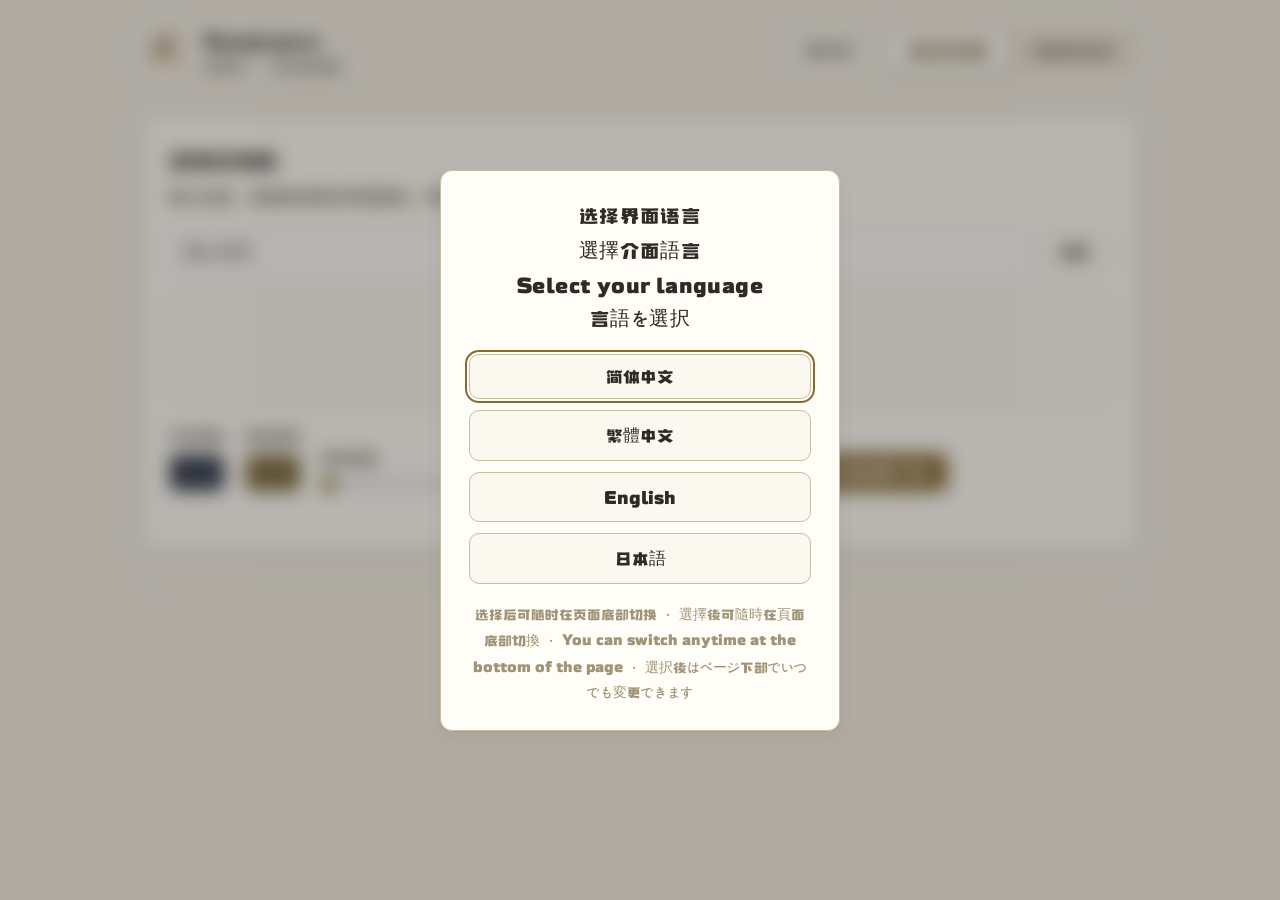
==== commit f7be9734: "Added another font" ====
--- a/index.html
+++ b/index.html
@@ -4,21 +4,73 @@
   <meta charset="UTF-8">
   <meta name="viewport" content="width=device-width, initial-scale=1.0">
   <title>RuneLearn · 洛克文学习</title>
+  <!-- SEO / 社交分享元数据：由 build_lang_pages.js 生成，勿手改。
+       改托管域名或文案请改脚本顶部 SITE / SEO 常量后重跑 `node build_lang_pages.js`。
+       分语言页（/zh/ /zh-hant/ /en/ /ja/）各自 canonical + hreflang 互指，根目录为 x-default；
+       这些标签只给爬虫与分享卡片看，不影响页面可见内容。 -->
+  <meta name="description" content="RuneLearn 洛克文：免费的离线小工具——识记英文字母与单词、把英文转换成洛克文字形（可自定义颜色与描边、一键导出透明 PNG），界面支持简体中文、繁體中文、English、日本語四种语言。">
+  <meta name="keywords" content="洛克文,洛克文字形,RuneLearn,英文字母识记,英语单词记忆,洛克文转换,透明PNG导出,离线工具,English,日本語">
+  <link rel="canonical" href="https://sysgrapes.github.io/RuneLearn/">
+  <link rel="alternate" hreflang="zh" href="https://sysgrapes.github.io/RuneLearn/zh/">
+  <link rel="alternate" hreflang="zh-Hant" href="https://sysgrapes.github.io/RuneLearn/zh-hant/">
+  <link rel="alternate" hreflang="en" href="https://sysgrapes.github.io/RuneLearn/en/">
+  <link rel="alternate" hreflang="ja" href="https://sysgrapes.github.io/RuneLearn/ja/">
+  <link rel="alternate" hreflang="x-default" href="https://sysgrapes.github.io/RuneLearn/">
+  <meta property="og:type" content="website">
+  <meta property="og:site_name" content="RuneLearn">
+  <meta property="og:url" content="https://sysgrapes.github.io/RuneLearn/">
+  <meta property="og:title" content="RuneLearn · 洛克文学习">
+  <meta property="og:description" content="RuneLearn 洛克文：免费的离线小工具——识记英文字母与单词、把英文转换成洛克文字形（可自定义颜色与描边、一键导出透明 PNG），界面支持简体中文、繁體中文、English、日本語四种语言。">
+  <meta property="og:locale" content="zh_CN">
+  <meta property="og:locale:alternate" content="zh_TW">
+  <meta property="og:locale:alternate" content="en_US">
+  <meta property="og:locale:alternate" content="ja_JP">
+  <meta name="twitter:card" content="summary">
+  <meta name="twitter:title" content="RuneLearn · 洛克文学习">
+  <meta name="twitter:description" content="RuneLearn 洛克文：免费的离线小工具——识记英文字母与单词、把英文转换成洛克文字形（可自定义颜色与描边、一键导出透明 PNG），界面支持简体中文、繁體中文、English、日本語四种语言。">
+  <script type="application/ld+json">
+  {
+    "@context": "https://schema.org",
+    "@type": "WebApplication",
+    "name": "RuneLearn",
+    "alternateName": "洛克文识记与转换",
+    "url": "https://sysgrapes.github.io/RuneLearn/",
+    "description": "RuneLearn 洛克文：免费的离线小工具——识记英文字母与单词、把英文转换成洛克文字形（可自定义颜色与描边、一键导出透明 PNG），界面支持简体中文、繁體中文、English、日本語四种语言。",
+    "applicationCategory": "EducationalApplication",
+    "operatingSystem": "Any",
+    "inLanguage": ["zh-CN", "zh-TW", "en", "ja"],
+    "isAccessibleForFree": true,
+    "offers": { "@type": "Offer", "price": "0", "priceCurrency": "USD" }
+  }
+  </script>
   <link rel="icon" type="image/png" href="favicon.png">
   <link rel="stylesheet" href="css/style.css">
-  <!-- 界面文案资源（中文 / English / 日本語）；必须在 app.js 之前加载 -->
+  <!-- 界面文案资源（简体 / 繁體 / English / 日本語）；必须在 app.js 之前加载 -->
   <script src="js/i18n.js"></script>
   <script>
     /* 多语言引导：在首次绘制前确定语言与“首访语言弹窗”状态。
-     * 若已记忆语言 → 直接写入 data-lang（字体与文案不闪动）；
-     * 若首次访问 → 挂 data-lang-gate 让内容先模糊（详见 css/style.css），弹窗由 app.js 构建。
+     * 1) 分语言 URL（/zh/ /zh-hant/ /en/ /ja/）：路径即明确的语言选择——预置该语言、
+     *    写入记忆（之后访问根目录也保持该语言），不弹首访弹窗；
+     * 2) 否则若已记忆语言 → 直接写入 data-lang（字体与文案不闪动）；
+     * 3) 首次访问 → 挂 data-lang-gate 让内容先模糊（详见 css/style.css），弹窗由 app.js 构建。
      * 判定逻辑复用 i18n.js 的 readStoredLang()，与 app.js 保持同一套规则。 */
     (function () {
       try {
         var I = window.RUNE_I18N;
-        var stored = (I && I.readStoredLang) ? I.readStoredLang() : null;
-        if (stored) {
-          document.documentElement.setAttribute('data-lang', stored);
+        var lang = null;
+        /* 路径先转小写再匹配：手输 /zh-Hant/ 也能落到繁體中文（目录名本身是小写 zh-hant） */
+        var m = (location.pathname || '').toLowerCase().match(/\/(zh-hant|zh|en|ja)\/?$/);
+        if (m) {
+          lang = (m[1] === 'zh-hant') ? 'zh-Hant' : m[1];
+          try {
+            var sk = (I && I.storeKey) ? I.storeKey : 'runelearn.lang';
+            localStorage.setItem(sk, JSON.stringify(lang));
+          } catch (e0) { /* 存储不可用：本次会话仍按路径语言渲染 */ }
+        } else {
+          lang = (I && I.readStoredLang) ? I.readStoredLang() : null;
+        }
+        if (lang) {
+          document.documentElement.setAttribute('data-lang', lang);
         } else {
           document.documentElement.setAttribute('data-lang-gate', 'pending');
         }
@@ -47,11 +99,18 @@
         </div>
       </div>
 
-      <!-- 两大板块切换 -->
-      <nav class="main-tabs" role="tablist">
-        <button class="tab active" data-main="convert" role="tab" aria-selected="true" data-i18n="tab.convert">洛克文转换</button>
-        <button class="tab" data-main="recognize" role="tab" aria-selected="false" data-i18n="tab.recognize">洛克文识记</button>
-      </nav>
+      <div class="masthead-tools">
+        <!-- 洛克文字形切换：全局在 Rune-Regular 与 Rocofontblack 之间切换（逻辑见 js/app.js 第 0.2 节）。
+             按钮文字走 data-i18n；title（带当前字形名）由 JS 单独维护，因为它需要参数。 -->
+        <button id="glyph-font-toggle" class="glyph-toggle" type="button"
+                data-i18n="glyphFont.toggle" title="切换字形（当前：Rune）">切换字形</button>
+
+        <!-- 两大板块切换 -->
+        <nav class="main-tabs" role="tablist">
+          <button class="tab active" data-main="convert" role="tab" aria-selected="true" data-i18n="tab.convert">洛克文转换</button>
+          <button class="tab" data-main="recognize" role="tab" aria-selected="false" data-i18n="tab.recognize">洛克文识记</button>
+        </nav>
+      </div>
     </header>
 
     <main class="content">
@@ -130,7 +189,7 @@
 
               <div class="quiz-answer">
                 <!-- placeholder 由 js/app.js 按机型与语言写入 -->
-                <input type="text" id="letter-input" class="text-input letter-input" placeholder="输入字母，回车或点确定" maxlength="1"
+                <input type="text" id="letter-input" class="text-input letter-input" placeholder="还可通过Enter提交" maxlength="1"
                        autocomplete="off" spellcheck="false">
                 <button class="btn primary" id="letter-submit" type="button" data-i18n="action.submit">确定</button>
               </div>
@@ -177,7 +236,7 @@
 
               <div class="quiz-answer">
                 <!-- placeholder 由 js/app.js 按机型与语言写入 -->
-                <input type="text" id="word-input" class="text-input" placeholder="输入单词，回车或点确定"
+                <input type="text" id="word-input" class="text-input" placeholder="还可通过Enter提交"
                        autocomplete="off" spellcheck="false">
                 <button class="btn primary" id="word-submit" type="button" data-i18n="action.submit">确定</button>
               </div>
@@ -205,9 +264,10 @@
         <span data-i18n="footer.slogan">卡洛西亚的凌晨四点</span>
         <span>Co-created with Deepseek V4 Flash</span>
       </p>
-      <!-- 免责说明 + 源代码入口：同一行居中，链接与免责说明同字号同色（键 footer.disclaimer / footer.source） -->
+      <!-- 免责说明 + 侵权联系 + 源代码入口：同一行居中，三者同字号同色（键 footer.disclaimer / footer.contact / footer.source） -->
       <div class="footer-disclaimer-row">
         <p class="footer-disclaimer" data-i18n="footer.disclaimer">本网站与官方无关</p>
+        <p class="footer-contact" data-i18n="footer.contact">如有侵犯权利，敬请联系删除</p>
         <a class="footer-source" href="https://github.com/SysGrapes/RuneLearn" target="_blank" rel="noopener noreferrer" data-i18n="footer.source">查看源代码</a>
       </div>
     </footer>
--- a/css/style.css
+++ b/css/style.css
@@ -26,21 +26,39 @@
    * 最后兜底 Windows/macOS 的中文黑体与自带敦敦体（覆盖假名与常用汉字，避免豆腐块）。 */
   --font-latin: "SSDunDun-CN","PingFang SC","Hiragino Sans GB","Microsoft YaHei","Heiti SC","WenQuanYi Micro Hei",system-ui,sans-serif;
   --font-ja: "Noto Sans JP","Noto Sans CJK JP","Hiragino Kaku Gothic ProN","Hiragino Sans","Yu Gothic UI","Yu Gothic","Meiryo","MS PGothic",system-ui,"Microsoft YaHei","PingFang SC","SSDunDun-CN",sans-serif;
+  /* 英文界面字体：en2（HYYouYuan）优先——它同时覆盖基本拉丁与常用汉字，
+   * 所以英文界面下出现的中文（页脚 slogan、语言按钮的中文自称…）也不用另找字体；
+   * 缺字时逐级回退到系统黑体，最后才是敦敦体。 */
+  --font-en: "En2","PingFang SC","Hiragino Sans GB","Microsoft YaHei","Heiti SC",system-ui,"SSDunDun-CN",sans-serif;
   /* --font-cn 是全站界面字体入口，随 <html data-lang> 切换（见下方语言字体段） */
   --font-cn: var(--font-latin);
   --font-read: "PingFang SC","Hiragino Sans GB","Microsoft YaHei","Segoe UI",Arial,sans-serif;
-}
-
-/* ---------- 语言字体：简体/英文用敦敦体、繁体用繁体黑体、日文用日本常用黑体 ---------- */
+  /* 洛克文字形栈：只覆盖 A–Z/a–z，非拉丁字符（数字/汉字/假名）必须回退，故有两份——
+   * --font-rune     纯字形栈（字符级 .rune-ch 用，后面跟通用 sans-serif 兜底）
+   * --font-rune-mix 字形优先 + 界面字体兜底（品牌图标、题目、历史表等整块文本用）
+   * 两者都随 <html data-glyph-font> 在 Rune-Regular 与 Rocofontblack 之间整体切换（默认 Rune）。 */
+  --font-rune: "Rune",sans-serif;
+  --font-rune-mix: "Rune",var(--font-cn);
+}
+
+/* ---------- 语言字体：简体用敦敦体、英文用 en2、繁体用繁体黑体、日文用日本常用黑体 ---------- */
 html[data-lang="zh"]{--font-cn:var(--font-latin)}
-html[data-lang="en"]{--font-cn:var(--font-latin)}
+/* 英文界面改用 en2（HYYouYuan）：它同时覆盖拉丁与汉字，英文界面里的中文也不掉队 */
+html[data-lang="en"]{--font-cn:var(--font-en)}
 html[data-lang="zh-Hant"]{--font-cn:var(--font-hant)}
 html[data-lang="ja"]{--font-cn:var(--font-ja)}
+/* ---------- 洛克文字形切换：Rune-Regular ⇄ Rocofontblack（全局） ----------
+ * <html data-glyph-font> 由顶部「切换字形」按钮与首访字形弹窗写入（键 runelearn.glyphFont）；
+ * 只换这两个变量，页面上所有洛克文字形（品牌图标、转换舞台、题目、历史）一起变。 */
+html[data-glyph-font="roco-black"]{
+  --font-rune: "RocoBlack",sans-serif;
+  --font-rune-mix: "RocoBlack",var(--font-cn);
+}
 /* 同屏多语言元素（语言按钮、首访弹窗的标题行与提示分段）各自带 data-lang：
  * 按元素给字体，四种语言同屏展示时各用其对应字体——
  * 否则同一段文字会借逐字回退渲染（敦敦体缺繁体/日文常用字），观感混排。 */
 .lang-btn[data-lang="zh"],.lang-gate-btn[data-lang="zh"],.lang-gate-line[data-lang="zh"],.lang-gate-seg[data-lang="zh"]{font-family:var(--font-latin)}
-.lang-btn[data-lang="en"],.lang-gate-btn[data-lang="en"],.lang-gate-line[data-lang="en"],.lang-gate-seg[data-lang="en"]{font-family:var(--font-latin)}
+.lang-btn[data-lang="en"],.lang-gate-btn[data-lang="en"],.lang-gate-line[data-lang="en"],.lang-gate-seg[data-lang="en"]{font-family:var(--font-en)}
 .lang-btn[data-lang="zh-Hant"],.lang-gate-btn[data-lang="zh-Hant"],.lang-gate-line[data-lang="zh-Hant"],.lang-gate-seg[data-lang="zh-Hant"]{font-family:var(--font-hant)}
 .lang-btn[data-lang="ja"],.lang-gate-btn[data-lang="ja"],.lang-gate-line[data-lang="ja"],.lang-gate-seg[data-lang="ja"]{font-family:var(--font-ja)}
 
@@ -69,10 +87,21 @@
   padding:26px 0 18px;
   border-bottom:1px solid var(--line);
 }
+/* 顶部右侧工具区：「切换字形」按钮 + 两大板块切换（窄屏时整体换行，按钮在 tabs 上方） */
+.masthead-tools{display:flex;align-items:center;gap:12px;flex-wrap:wrap}
+/* 「切换字形」按钮：沿用语脚语言按钮的胶囊语汇，弱化存在感但不藏起来 */
+.glyph-toggle{
+  border:1px solid var(--line-strong);background:var(--paper);color:var(--ink-soft);
+  font-family:var(--font-cn);font-size:13.5px;padding:6px 16px;border-radius:20px;cursor:pointer;
+  white-space:nowrap;transition:all .15s ease;
+}
+.glyph-toggle:hover{border-color:var(--accent);color:var(--accent-ink)}
+.glyph-toggle:focus-visible{outline:2px solid var(--accent);outline-offset:2px}
+
 .brand{display:flex;align-items:center;gap:12px}
 .brand-rune{
   font-size:34px;line-height:1;color:var(--accent);
-  font-family:"Rune",var(--font-cn);
+  font-family:var(--font-rune-mix);
   border:1.5px solid var(--line-strong);border-radius:10px;
   padding:4px 9px;
   background:var(--paper);
@@ -166,16 +195,21 @@
   background:var(--paper);overflow:hidden;
 }
 .stage-canvas{
-  font-family:"Rune",var(--font-cn);
+  font-family:var(--font-rune-mix);
   font-size:64px;line-height:1.5;padding:22px 30px;text-align:center;
   word-break:break-word;color:#2f3a4d;
   white-space:pre-wrap;
   -webkit-user-select:none;user-select:none;
 }
 /* [4] 字符级字体：洛克文模式下字母用 Rune、数字/汉字/符号用敦敦体（随语言自动换栈） */
-.stage-canvas .rune-ch{font-family:"Rune",sans-serif}
+.stage-canvas .rune-ch{font-family:var(--font-rune)}
 .stage-canvas .cn-ch{font-family:var(--font-cn)}
 .stage-placeholder{font-family:var(--font-cn);font-size:14px;color:#b5ab93}
+/* 空态（只显示占位提示）时把舞台变成 flex 居中容器：
+ * 占位是 inline 元素，会跟着**舞台字体**的基线走；而舞台字体随「切换字形」变化
+ * （Rune 与 RocoBlack 的字体度量不同，实测基线差 5px）→ 一切字形，占位就上下跳。
+ * 改成 flex 垂直居中后，占位位置只由容器决定，与当前字形无关。 */
+.stage-canvas.stage-empty{display:flex;align-items:center;justify-content:center}
 .convert-controls{display:flex;flex-wrap:wrap;gap:20px;align-items:flex-end;margin-top:18px}
 .convert-controls .field{display:flex;flex-direction:column;gap:6px}
 .convert-controls .field span{font-size:14px;color:var(--ink-soft)}
@@ -206,7 +240,7 @@
   display:flex;align-items:center;justify-content:center;background:var(--paper);
 }
 .quiz-glyph{
-  font-family:"Rune",var(--font-cn);font-size:96px;line-height:1.35;
+  font-family:var(--font-rune-mix);font-size:96px;line-height:1.35;
   padding:10px 16px;
   -webkit-user-select:none;user-select:none;
 }
@@ -273,7 +307,7 @@
 .history-table th,.history-table td{padding:9px 11px;text-align:left;border-bottom:1px solid #eee8d9;white-space:nowrap;font-size:15.5px}
 .history-table th{background:var(--accent-soft);color:var(--accent-ink);font-weight:300;position:sticky;top:0}
 .history-table tr:last-child td{border-bottom:0}
-.history-table .rune{font-family:"Rune",var(--font-cn);font-size:15.5px}
+.history-table .rune{font-family:var(--font-rune-mix);font-size:15.5px}
 .history-table .ok{color:var(--good);font-weight:300}
 .history-table .no{color:var(--bad);font-weight:300}
 .history-table .time{color:#a29a86}
@@ -288,9 +322,11 @@
 /* ---------- 底部 ---------- */
 .footer{margin-top:34px;text-align:center;color:#a09478;font-size:13px;border-top:1px solid var(--line);padding-top:18px}
 .footer-line span+span{margin-left:4px}
-/* 免责说明 + 源代码入口：同一行居中，链接与免责说明同字号同色、不带下划线（键 footer.disclaimer / footer.source） */
-.footer-disclaimer-row{display:flex;justify-content:center;align-items:center;gap:10px;margin-top:6px}
+/* 免责说明 + 侵权联系 + 源代码入口：同一行居中，三者同字号同色（键 footer.disclaimer / footer.contact / footer.source）；
+ * 内容变长后窄屏允许换行（gap 保持 10px，换行不会产生额外行距错位）。 */
+.footer-disclaimer-row{display:flex;justify-content:center;align-items:center;flex-wrap:wrap;gap:10px;margin-top:6px}
 .footer-disclaimer{margin:0;font-size:12.5px;color:#b0a688}
+.footer-contact{margin:0;font-size:12.5px;color:#b0a688}
 /* 源代码入口：默认无下划线；每次打开页面先渲染一条下划线、留存 10 秒，再 2 秒内缓慢消失 */
 .footer-source{position:relative;font-size:12.5px;color:#b0a688;text-decoration:none}
 .footer-source::after{
@@ -318,25 +354,32 @@
 /* ---------- 首访语言弹窗（自绘蒙层/对话框/按钮，不用原生 select、alert） ---------- */
 /* 未选定语言时（<head> 引导脚本挂 data-lang-gate="pending"）先把页面内容模糊并禁止交互，
  * 弹窗由 js/app.js 构建；选定语言后移除该属性，模糊随过渡平滑解除。 */
-html[data-lang-gate] .page{filter:blur(9px) saturate(.92);pointer-events:none;-webkit-user-select:none;user-select:none}
-html[data-lang-gate] body{overflow:hidden}
-
-.lang-gate{
+/* 语言弹窗与字形弹窗共用这套“模糊 + 锁滚动”门禁（属性分别为 data-lang-gate / data-font-gate） */
+html[data-lang-gate] .page,
+html[data-font-gate] .page{filter:blur(9px) saturate(.92);pointer-events:none;-webkit-user-select:none;user-select:none}
+html[data-lang-gate] body,
+html[data-font-gate] body{overflow:hidden}
+
+.lang-gate,.font-gate{
   position:fixed;inset:0;z-index:9999;
   display:flex;align-items:center;justify-content:center;padding:22px;
   background:rgba(46,42,38,.34);
   overflow:auto;                 /* 四种语言下卡片更高，矮屏/横屏时允许蒙层内滚动，不遮挡任何选项 */
   opacity:0;transition:opacity .3s ease;
 }
-.lang-gate.open{opacity:1}
-.lang-gate-card{
+.lang-gate.open,.font-gate.open{opacity:1}
+.lang-gate-card,.font-gate-card{
   width:100%;max-width:400px;box-sizing:border-box;
   background:var(--paper-2);border:1px solid var(--line-strong);border-radius:var(--radius);
   box-shadow:var(--shadow);padding:30px 28px 24px;text-align:center;
   opacity:0;transform:translateY(14px) scale(.97);
   transition:opacity .32s ease,transform .32s cubic-bezier(.2,.8,.3,1);
 }
-.lang-gate.open .lang-gate-card{opacity:1;transform:none}
+.lang-gate.open .lang-gate-card,
+.font-gate.open .font-gate-card{opacity:1;transform:none}
+/* 字形弹窗的卡片宽度跟着内容走：四种语言的标题/提示长短差很多（英文最长），
+ * 写死 400px 会把英文挤成两行。用 max-content 让它按需变宽，再给一个上限防止超屏。 */
+.font-gate-card{width:max-content;max-width:min(92vw,560px)}
 .lang-gate-lines{display:block;margin-bottom:20px}
 /* 四行标题同样大小（此前第二行起被压到 14.5px，整体偏小） */
 .lang-gate-line{font-size:20px;line-height:1.55;color:var(--ink);letter-spacing:.4px}
@@ -352,15 +395,46 @@
 /* 提示行按语言分四段（.lang-gate-seg 各带 data-lang，字体见上方“同屏多语言元素”段） */
 .lang-gate-tip{margin-top:18px;font-size:14px;line-height:1.75;color:#a09478}
 
+/* ---------- 首访字形弹窗（选定语言之后才出现，只显示当前那一种语言） ----------
+ * 两个按钮文本都是 "ROCO"，各用一款洛克文字体渲染，让用户直接看字形选偏好。
+ * 这里刻意写死 "Rune" / "RocoBlack" 而不是用 --font-rune-mix：
+ * 弹窗的意义就是“同时展示两款字形”，不能跟当前选择一起变。 */
+/* 标题与提示都不允许被压成两行（卡片会跟着变宽容纳它们） */
+.font-gate-title{font-size:19px;line-height:1.6;color:var(--ink);letter-spacing:.4px;white-space:nowrap}
+.font-gate-actions{display:flex;gap:12px;justify-content:center;flex-wrap:wrap;margin-top:20px}
+.font-gate-btn{
+  flex:1 1 150px;min-height:76px;
+  border:1px solid var(--line-strong);background:var(--paper);color:var(--ink);
+  font-size:32px;line-height:1.2;letter-spacing:2px;padding:14px 18px;border-radius:12px;cursor:pointer;
+  transition:all .15s ease;
+}
+.font-gate-btn[data-glyph-font="rune"]{font-family:"Rune",var(--font-cn)}
+.font-gate-btn[data-glyph-font="roco-black"]{font-family:"RocoBlack",var(--font-cn)}
+.font-gate-btn:hover{border-color:var(--accent);color:var(--accent-ink);background:var(--accent-soft)}
+.font-gate-btn:focus-visible{outline:2px solid var(--accent);outline-offset:2px}
+.font-gate-tip{margin-top:18px;font-size:14px;line-height:1.75;color:#a09478;white-space:nowrap}
+
 /* ---------- 滚动条 ---------- */
 .history-scroll::-webkit-scrollbar{width:8px}
 .history-scroll::-webkit-scrollbar-thumb{background:#d5c9ad;border-radius:4px}
 .history-scroll::-webkit-scrollbar-track{background:transparent}
 
 /* ---------- 字体 ---------- */
+/* 洛克文字形（两套，供顶部「切换字形」整体切换；默认 Rune-Regular） */
 @font-face{
   font-family:"Rune";
   src:url("../fonts/Rune-Regular.ttf") format("truetype");
+  font-weight:normal;font-style:normal;font-display:swap;
+}
+@font-face{
+  font-family:"RocoBlack";
+  src:url("../fonts/Rocofontblack-Regular.ttf") format("truetype");
+  font-weight:normal;font-style:normal;font-display:swap;
+}
+/* 英文界面字体（en2，内部名 HYYouYuan：同时覆盖拉丁字母与常用汉字） */
+@font-face{
+  font-family:"En2";
+  src:url("../fonts/en2.ttf") format("truetype");
   font-weight:normal;font-style:normal;font-display:swap;
 }
 @font-face{
@@ -381,7 +455,17 @@
 }
 @media (max-width:560px){
   .masthead{flex-direction:column;align-items:flex-start}
+  .masthead-tools{width:100%;justify-content:space-between;gap:10px}
   .main-tabs{width:100%}
+  /* 手机端页脚：slogan / Co-created / 免责说明 / 侵权联系 / 源代码 各占一行
+   * （按视口宽度判定，不依赖 UA——同一台机器缩放窗口也能正确切换排版） */
+  .footer-line{display:flex;flex-direction:column;align-items:center;gap:3px}
+  .footer-line span+span{margin-left:0}
+  .footer-disclaimer-row{flex-direction:column;gap:6px}
+  .footer-disclaimer,.footer-contact,.footer-source{text-align:center}
+  /* 字形弹窗：窄屏放不小到一行时，标题缩字号、提示允许换行 */
+  .font-gate-title{font-size:17px}
+  .font-gate-tip{font-size:13px;white-space:normal}
   .main-tabs .tab{flex:1;text-align:center;padding:8px 6px}
   .card{padding:18px 16px}
   .quiz-glyph{font-size:72px}
